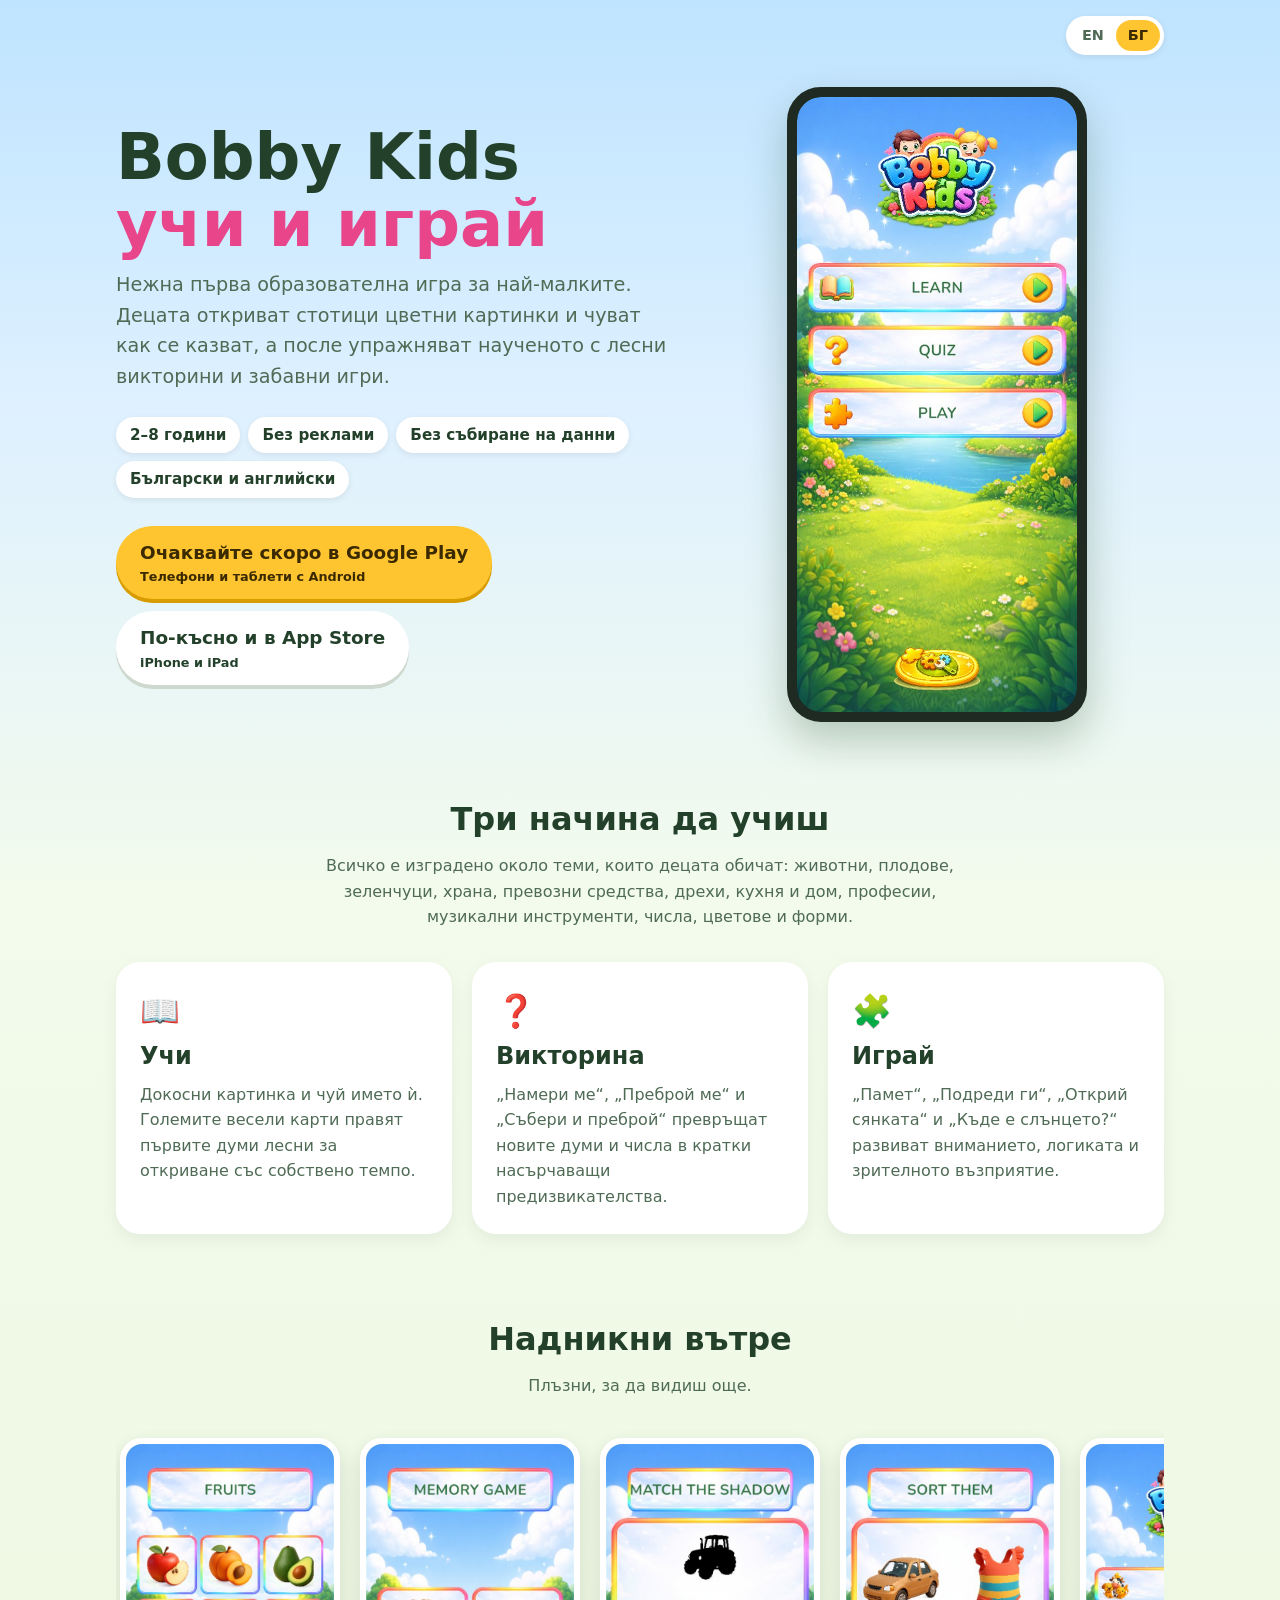
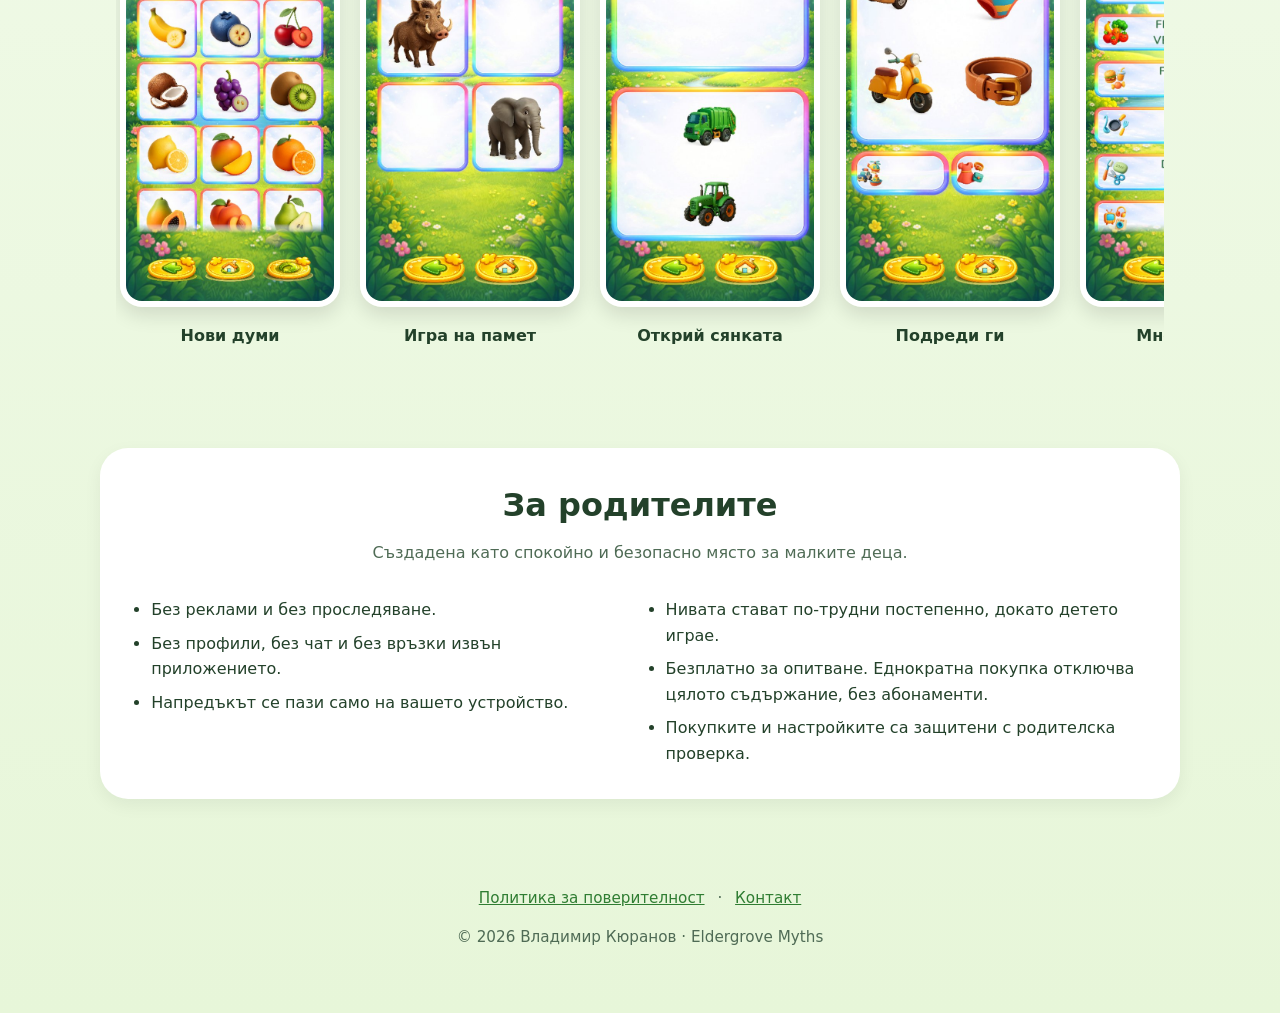
==== bg/index.html @ fb4f3217 "added bulgarian version, language switch and app store note Co-Authored-By: Claude Opus 5.5 <noreply" ====
<!doctype html>
<html lang="bg">
<head>
<meta charset="utf-8">
<meta name="viewport" content="width=device-width, initial-scale=1">
<title>Bobby Kids – Учи и играй</title>
<meta name="description" content="Bobby Kids е спокойна образователна игра за деца от 2 до 8 години: нови думи, забавни викторини и игри за памет, сортиране и сенки. Без реклами.">
<link rel="alternate" hreflang="en" href="https://vladimirkyuranov.github.io/bobbykids-website/">
<link rel="alternate" hreflang="bg" href="https://vladimirkyuranov.github.io/bobbykids-website/bg/">
<link rel="stylesheet" href="../style.css">
</head>
<body>

<div class="wrap topbar">
  <span></span>
  <nav class="lang" aria-label="Език"><a href="../" lang="en" hreflang="en">EN</a><span aria-current="true">БГ</span></nav>
</div>

<header class="hero">
  <div class="wrap hero-grid">
    <div>
      <h1>Bobby Kids<br><span>учи и играй</span></h1>
      <p class="lead">Нежна първа образователна игра за най-малките. Децата откриват стотици цветни картинки и чуват как се казват, а после упражняват наученото с лесни викторини и забавни игри.</p>
      <ul class="badges">
        <li>2–8 години</li>
        <li>Без реклами</li>
        <li>Без събиране на данни</li>
        <li>Български и английски</li>
      </ul>
      <div class="stores">
        <span class="cta">Очаквайте скоро в Google Play<small>Телефони и таблети с Android</small></span>
        <span class="cta later">По-късно и в App Store<small>iPhone и iPad</small></span>
      </div>
    </div>
    <div class="phone"><img src="../images/home.jpg" alt="Началният екран на Bobby Kids с бутони Учи, Викторина и Играй" width="540" height="1186"></div>
  </div>
</header>

<main>
  <section>
    <div class="wrap">
      <h2>Три начина да учиш</h2>
      <p class="section-lead">Всичко е изградено около теми, които децата обичат: животни, плодове, зеленчуци, храна, превозни средства, дрехи, кухня и дом, професии, музикални инструменти, числа, цветове и форми.</p>
      <div class="modes">
        <div class="mode">
          <div class="icon" aria-hidden="true">📖</div>
          <h3>Учи</h3>
          <p>Докосни картинка и чуй името ѝ. Големите весели карти правят първите думи лесни за откриване със собствено темпо.</p>
        </div>
        <div class="mode">
          <div class="icon" aria-hidden="true">❓</div>
          <h3>Викторина</h3>
          <p>„Намери ме“, „Преброй ме“ и „Събери и преброй“ превръщат новите думи и числа в кратки насърчаващи предизвикателства.</p>
        </div>
        <div class="mode">
          <div class="icon" aria-hidden="true">🧩</div>
          <h3>Играй</h3>
          <p>„Памет“, „Подреди ги“, „Открий сянката“ и „Къде е слънцето?“ развиват вниманието, логиката и зрителното възприятие.</p>
        </div>
      </div>
    </div>
  </section>

  <section>
    <div class="wrap">
      <h2>Надникни вътре</h2>
      <p class="section-lead">Плъзни, за да видиш още.</p>
      <div class="shots">
        <figure><img src="../images/learn.jpg" alt="Екран за учене с плодове" loading="lazy" width="540" height="1186"><figcaption>Нови думи</figcaption></figure>
        <figure><img src="../images/memory.jpg" alt="Игра на памет с карти с животни" loading="lazy" width="540" height="1186"><figcaption>Игра на памет</figcaption></figure>
        <figure><img src="../images/shadow.jpg" alt="Игра „Открий сянката“ с превозни средства" loading="lazy" width="540" height="1186"><figcaption>Открий сянката</figcaption></figure>
        <figure><img src="../images/sorting.jpg" alt="Игра „Подреди ги“ с превозни средства и дрехи" loading="lazy" width="540" height="1186"><figcaption>Подреди ги</figcaption></figure>
        <figure><img src="../images/categories.jpg" alt="Меню с теми: животни, плодове, храна и други" loading="lazy" width="540" height="1186"><figcaption>Много теми</figcaption></figure>
        <figure><img src="../images/games.jpg" alt="Меню с четири игри" loading="lazy" width="540" height="1186"><figcaption>Забавни игри</figcaption></figure>
      </div>
    </div>
  </section>

  <section>
    <div class="wrap parents">
      <h2>За родителите</h2>
      <p class="section-lead">Създадена като спокойно и безопасно място за малките деца.</p>
      <ul>
        <li>Без реклами и без проследяване.</li>
        <li>Без профили, без чат и без връзки извън приложението.</li>
        <li>Напредъкът се пази само на вашето устройство.</li>
        <li>Нивата стават по-трудни постепенно, докато детето играе.</li>
        <li>Безплатно за опитване. Еднократна покупка отключва цялото съдържание, без абонаменти.</li>
        <li>Покупките и настройките са защитени с родителска проверка.</li>
      </ul>
    </div>
  </section>
</main>

<footer>
  <div class="wrap">
    <p><a href="privacy.html">Политика за поверителност</a> · <a href="mailto:eldergrove_myths@abv.bg">Контакт</a></p>
    <p>© 2026 Владимир Кюранов · Eldergrove Myths</p>
  </div>
</footer>

</body>
</html>
---- style.css ----
:root {
  --sky: #dff1ff;
  --grass-dark: #2f7d32;
  --sun: #ffc531;
  --text: #23412a;
  --muted: #4f6b55;
  --card: #ffffff;
  --round: "Arial Rounded MT Bold", "Trebuchet MS", system-ui, sans-serif;
}
* { box-sizing: border-box; }
body { margin: 0; font-family: "Segoe UI", Roboto, system-ui, sans-serif; color: var(--text); background: linear-gradient(#bfe4ff 0, var(--sky) 420px, #f3fbec 900px, #e7f6d9 100%); line-height: 1.6; }
a { color: var(--grass-dark); }
.wrap { max-width: 1080px; margin: 0 auto; padding: 0 16px; }

/* top bar with language switch */
.topbar { display: flex; justify-content: space-between; align-items: center; padding-top: 16px; }
.topbar .home { font-family: var(--round); font-weight: 800; text-decoration: none; color: var(--text); }
.lang { display: inline-flex; background: #fff; border-radius: 999px; padding: 4px; box-shadow: 0 2px 6px rgba(0,0,0,.08); }
.lang a, .lang span { padding: 4px 12px; border-radius: 999px; font-weight: 700; font-size: 0.9rem; text-decoration: none; color: var(--muted); }
.lang span[aria-current] { background: var(--sun); color: #3b2a00; }

/* landing */
header.hero { padding: 32px 0; }
.hero-grid { display: grid; grid-template-columns: 1.1fr 0.9fr; gap: 40px; align-items: center; }
h1 { font-family: var(--round); font-weight: 800; font-size: clamp(2.6rem, 6vw, 4rem); line-height: 1.05; margin: 0 0 12px; }
h1 span { color: #e8458b; }
.lead { font-size: 1.2rem; color: var(--muted); margin: 0 0 24px; }
.badges { display: flex; flex-wrap: wrap; gap: 8px; margin: 0 0 28px; padding: 0; list-style: none; }
.badges li { background: #fff; border-radius: 999px; padding: 6px 14px; font-weight: 700; font-size: 0.95rem; box-shadow: 0 2px 6px rgba(0,0,0,.08); }
.stores { display: flex; flex-wrap: wrap; gap: 12px; }
.cta { display: inline-block; background: var(--sun); color: #3b2a00; font-family: var(--round); font-weight: 800; font-size: 1.15rem; padding: 12px 24px; border-radius: 999px; box-shadow: 0 4px 0 #d89c00; }
.cta.later { background: #fff; color: var(--text); box-shadow: 0 4px 0 #cfd8cf; }
.cta small { display: block; font-family: "Segoe UI", Roboto, system-ui, sans-serif; font-weight: 700; font-size: 0.8rem; }

.phone { width: 100%; max-width: 300px; margin: 0 auto; border-radius: 34px; border: 10px solid #1f2a22; background: #1f2a22; box-shadow: 0 18px 40px rgba(20,60,20,.25); overflow: hidden; }
.phone img { display: block; width: 100%; height: auto; border-radius: 24px; }

section { padding: 40px 0; }
h2 { font-family: var(--round); font-weight: 800; font-size: 2rem; margin: 0 0 8px; text-align: center; }
.section-lead { text-align: center; color: var(--muted); max-width: 640px; margin: 0 auto 32px; }

.modes { display: grid; grid-template-columns: repeat(3, 1fr); gap: 20px; }
.mode { background: var(--card); border-radius: 24px; padding: 24px; box-shadow: 0 6px 18px rgba(0,0,0,.06); }
.mode h3 { font-family: var(--round); font-size: 1.5rem; margin: 0 0 6px; }
.mode p { margin: 0; color: var(--muted); }
.mode .icon { font-size: 2rem; }

.shots { display: flex; gap: 20px; overflow-x: auto; padding: 8px 4px 20px; scroll-snap-type: x mandatory; }
.shots figure { flex: 0 0 220px; margin: 0; scroll-snap-align: center; text-align: center; }
.shots img { width: 100%; height: auto; border-radius: 22px; border: 6px solid #fff; box-shadow: 0 8px 20px rgba(0,0,0,.12); }
.shots figcaption { font-weight: 700; margin-top: 8px; }

.parents { background: #fff; border-radius: 28px; padding: 32px; box-shadow: 0 6px 18px rgba(0,0,0,.06); }
.parents ul { margin: 0; padding-left: 1.2rem; columns: 2; column-gap: 32px; }
.parents li { margin-bottom: 8px; break-inside: avoid; }

footer { padding: 32px 0 48px; text-align: center; color: var(--muted); font-size: 0.95rem; }
footer a { margin: 0 8px; }

/* privacy page */
.doc { max-width: 720px; margin: 24px auto 0; background: #fff; border-radius: 24px; padding: 24px 28px 32px; box-shadow: 0 6px 18px rgba(0,0,0,.06); }
.doc h1 { font-size: 2rem; margin-bottom: 0.2rem; }
.doc h2 { font-size: 1.2rem; text-align: left; margin-top: 1.8rem; }
.doc .date { color: var(--muted); margin-top: 0; }

@media (max-width: 760px) {
  .hero-grid { grid-template-columns: 1fr; text-align: center; }
  .badges, .stores { justify-content: center; }
  .modes { grid-template-columns: 1fr; }
  .parents ul { columns: 1; }
  .phone { max-width: 240px; }
  .doc { padding: 20px 18px 28px; }
}
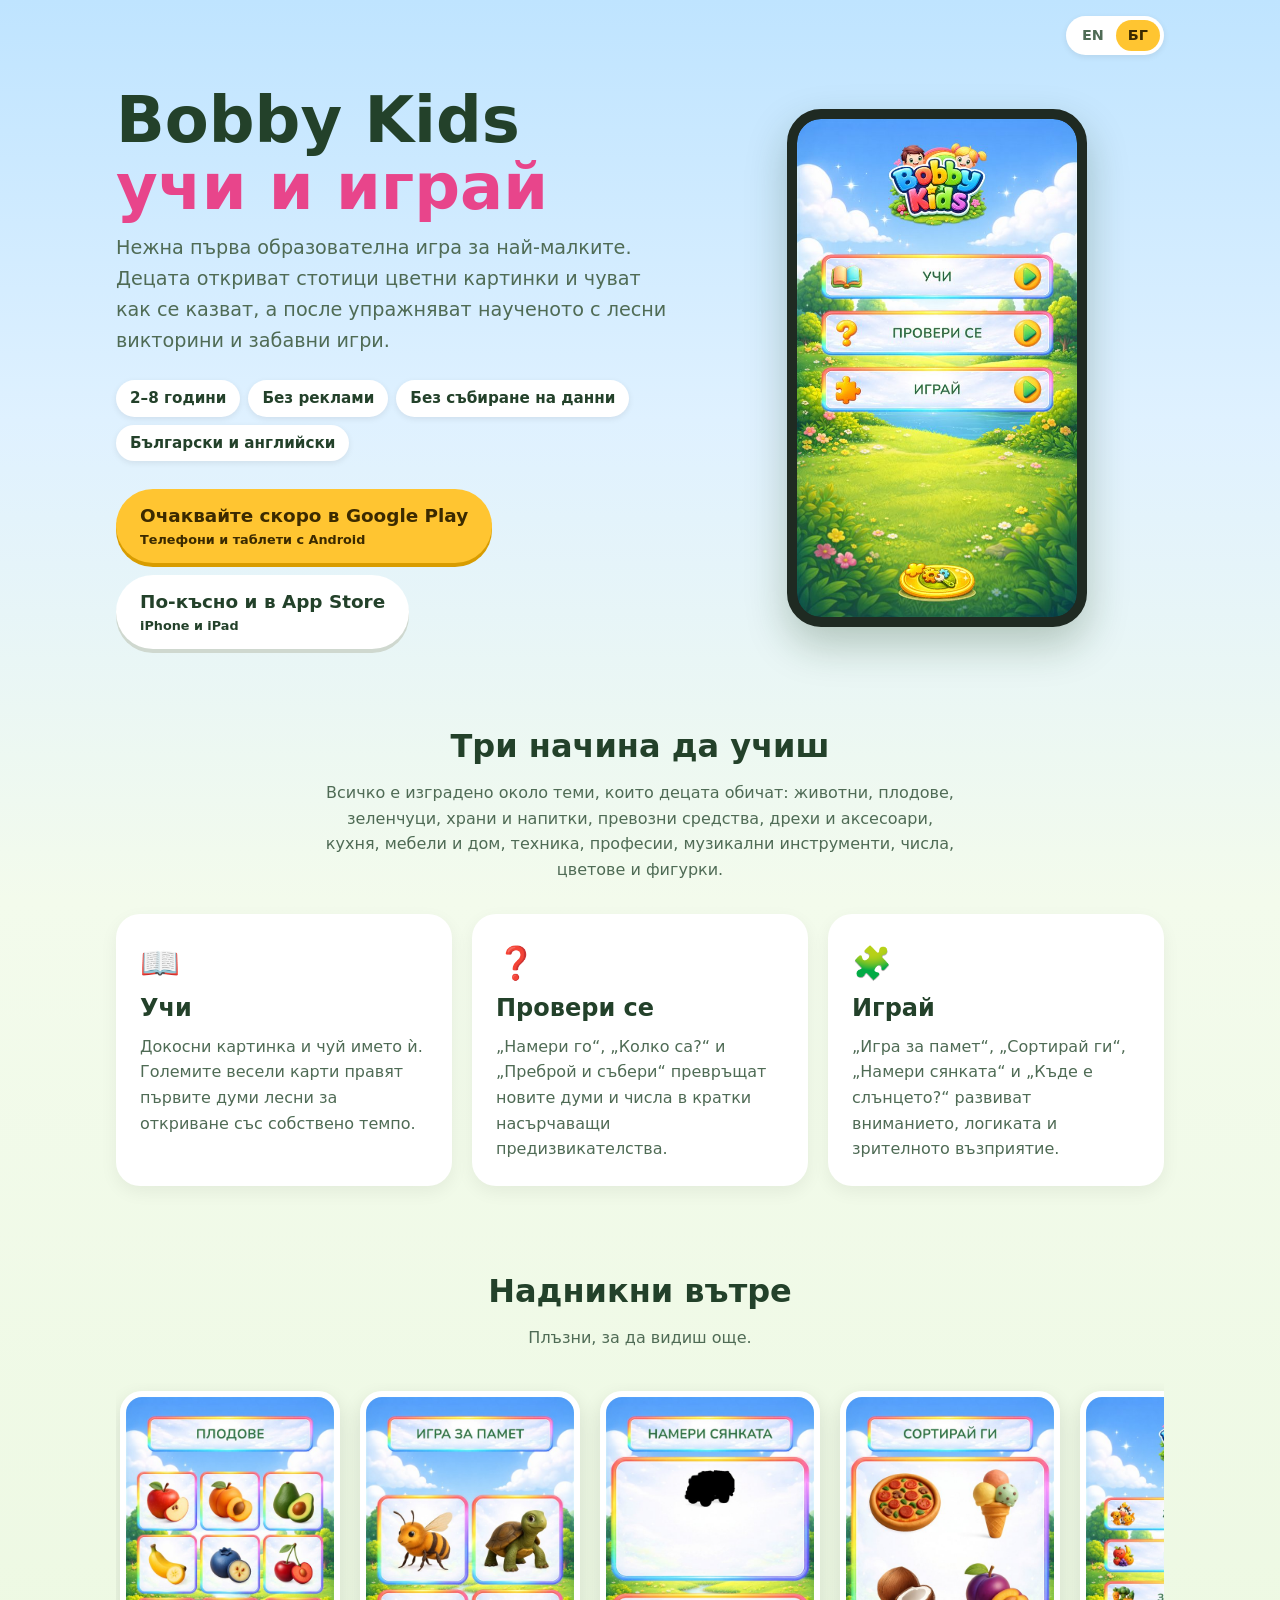
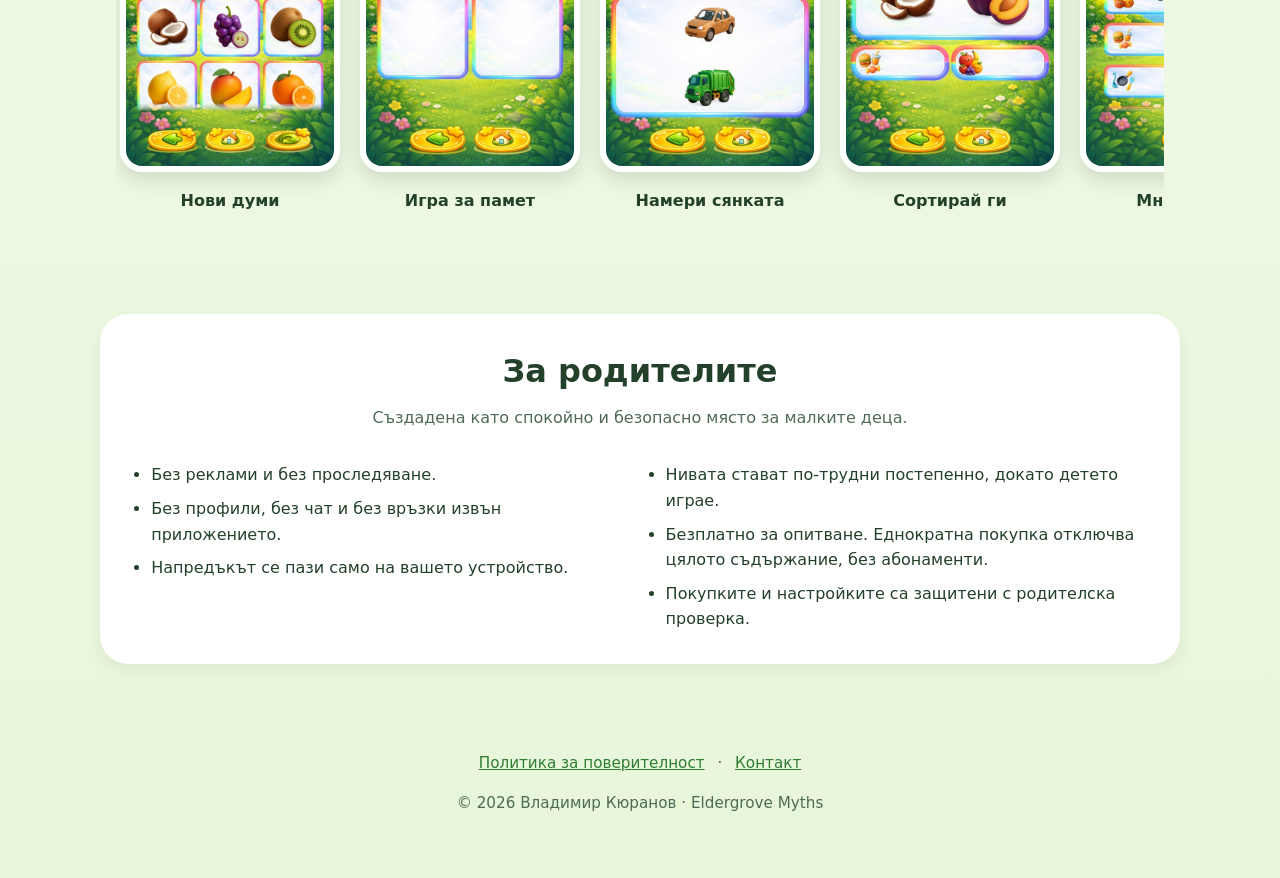
==== commit 859a86b6: "matched game names to the app and added bulgarian screenshots Co-Authored-By: Claude Opus 5.5 <norep" ====
--- a/bg/index.html
+++ b/bg/index.html
@@ -32,7 +32,7 @@
         <span class="cta later">По-късно и в App Store<small>iPhone и iPad</small></span>
       </div>
     </div>
-    <div class="phone"><img src="../images/home.jpg" alt="Началният екран на Bobby Kids с бутони Учи, Викторина и Играй" width="540" height="1186"></div>
+    <div class="phone"><img src="../images/bg/home.jpg" alt="Началният екран на Bobby Kids с бутони Учи, Провери се и Играй" width="540" height="960"></div>
   </div>
 </header>
 
@@ -40,7 +40,7 @@
   <section>
     <div class="wrap">
       <h2>Три начина да учиш</h2>
-      <p class="section-lead">Всичко е изградено около теми, които децата обичат: животни, плодове, зеленчуци, храна, превозни средства, дрехи, кухня и дом, професии, музикални инструменти, числа, цветове и форми.</p>
+      <p class="section-lead">Всичко е изградено около теми, които децата обичат: животни, плодове, зеленчуци, храни и напитки, превозни средства, дрехи и аксесоари, кухня, мебели и дом, техника, професии, музикални инструменти, числа, цветове и фигурки.</p>
       <div class="modes">
         <div class="mode">
           <div class="icon" aria-hidden="true">📖</div>
@@ -49,13 +49,13 @@
         </div>
         <div class="mode">
           <div class="icon" aria-hidden="true">❓</div>
-          <h3>Викторина</h3>
-          <p>„Намери ме“, „Преброй ме“ и „Събери и преброй“ превръщат новите думи и числа в кратки насърчаващи предизвикателства.</p>
+          <h3>Провери се</h3>
+          <p>„Намери го“, „Колко са?“ и „Преброй и събери“ превръщат новите думи и числа в кратки насърчаващи предизвикателства.</p>
         </div>
         <div class="mode">
           <div class="icon" aria-hidden="true">🧩</div>
           <h3>Играй</h3>
-          <p>„Памет“, „Подреди ги“, „Открий сянката“ и „Къде е слънцето?“ развиват вниманието, логиката и зрителното възприятие.</p>
+          <p>„Игра за памет“, „Сортирай ги“, „Намери сянката“ и „Къде е слънцето?“ развиват вниманието, логиката и зрителното възприятие.</p>
         </div>
       </div>
     </div>
@@ -66,12 +66,12 @@
       <h2>Надникни вътре</h2>
       <p class="section-lead">Плъзни, за да видиш още.</p>
       <div class="shots">
-        <figure><img src="../images/learn.jpg" alt="Екран за учене с плодове" loading="lazy" width="540" height="1186"><figcaption>Нови думи</figcaption></figure>
-        <figure><img src="../images/memory.jpg" alt="Игра на памет с карти с животни" loading="lazy" width="540" height="1186"><figcaption>Игра на памет</figcaption></figure>
-        <figure><img src="../images/shadow.jpg" alt="Игра „Открий сянката“ с превозни средства" loading="lazy" width="540" height="1186"><figcaption>Открий сянката</figcaption></figure>
-        <figure><img src="../images/sorting.jpg" alt="Игра „Подреди ги“ с превозни средства и дрехи" loading="lazy" width="540" height="1186"><figcaption>Подреди ги</figcaption></figure>
-        <figure><img src="../images/categories.jpg" alt="Меню с теми: животни, плодове, храна и други" loading="lazy" width="540" height="1186"><figcaption>Много теми</figcaption></figure>
-        <figure><img src="../images/games.jpg" alt="Меню с четири игри" loading="lazy" width="540" height="1186"><figcaption>Забавни игри</figcaption></figure>
+        <figure><img src="../images/bg/learn.jpg" alt="Екран за учене с плодове" loading="lazy" width="540" height="960"><figcaption>Нови думи</figcaption></figure>
+        <figure><img src="../images/bg/memory.jpg" alt="„Игра за памет“ с карти с животни" loading="lazy" width="540" height="960"><figcaption>Игра за памет</figcaption></figure>
+        <figure><img src="../images/bg/shadow.jpg" alt="Игра „Намери сянката“ с превозни средства" loading="lazy" width="540" height="960"><figcaption>Намери сянката</figcaption></figure>
+        <figure><img src="../images/bg/sorting.jpg" alt="Игра „Сортирай ги“ с храни и плодове" loading="lazy" width="540" height="960"><figcaption>Сортирай ги</figcaption></figure>
+        <figure><img src="../images/bg/categories.jpg" alt="Меню с теми: животни, плодове, храна и други" loading="lazy" width="540" height="960"><figcaption>Много теми</figcaption></figure>
+        <figure><img src="../images/bg/games.jpg" alt="Меню с четири игри" loading="lazy" width="540" height="960"><figcaption>Забавни игри</figcaption></figure>
       </div>
     </div>
   </section>
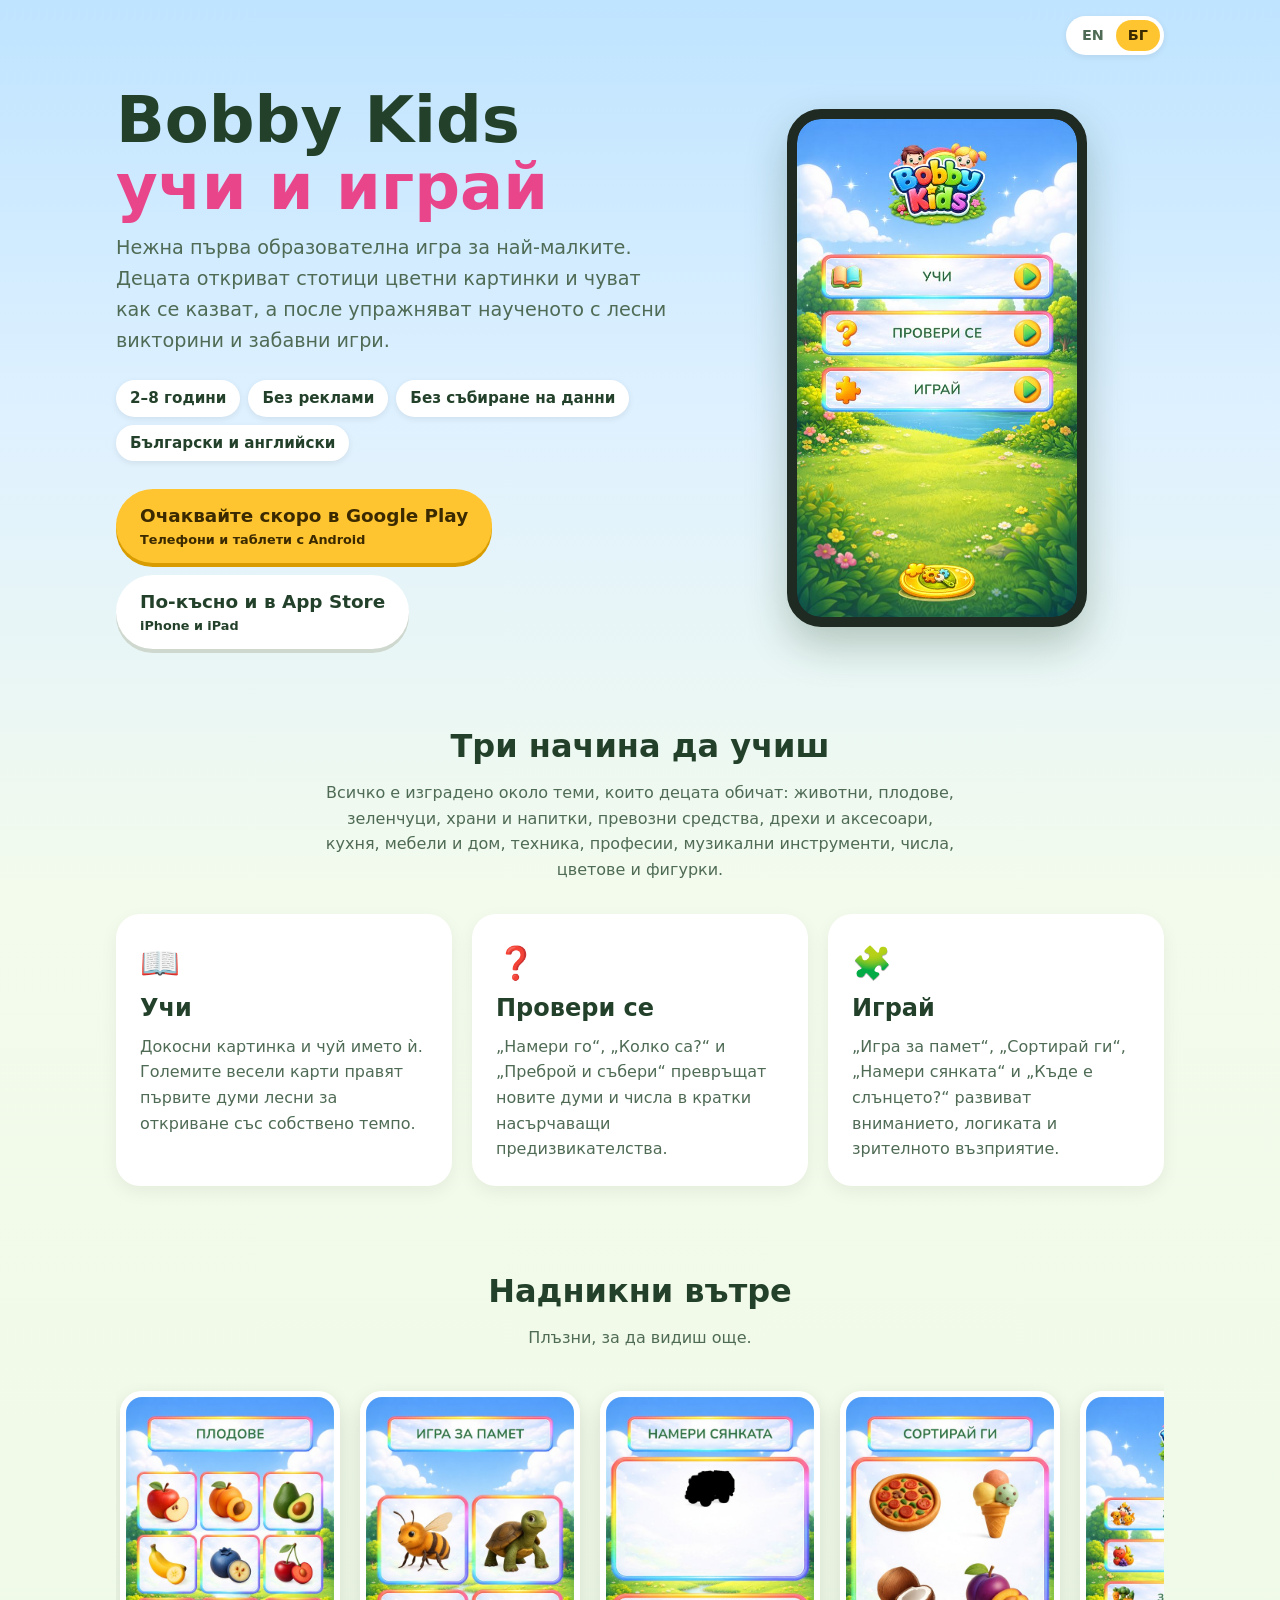
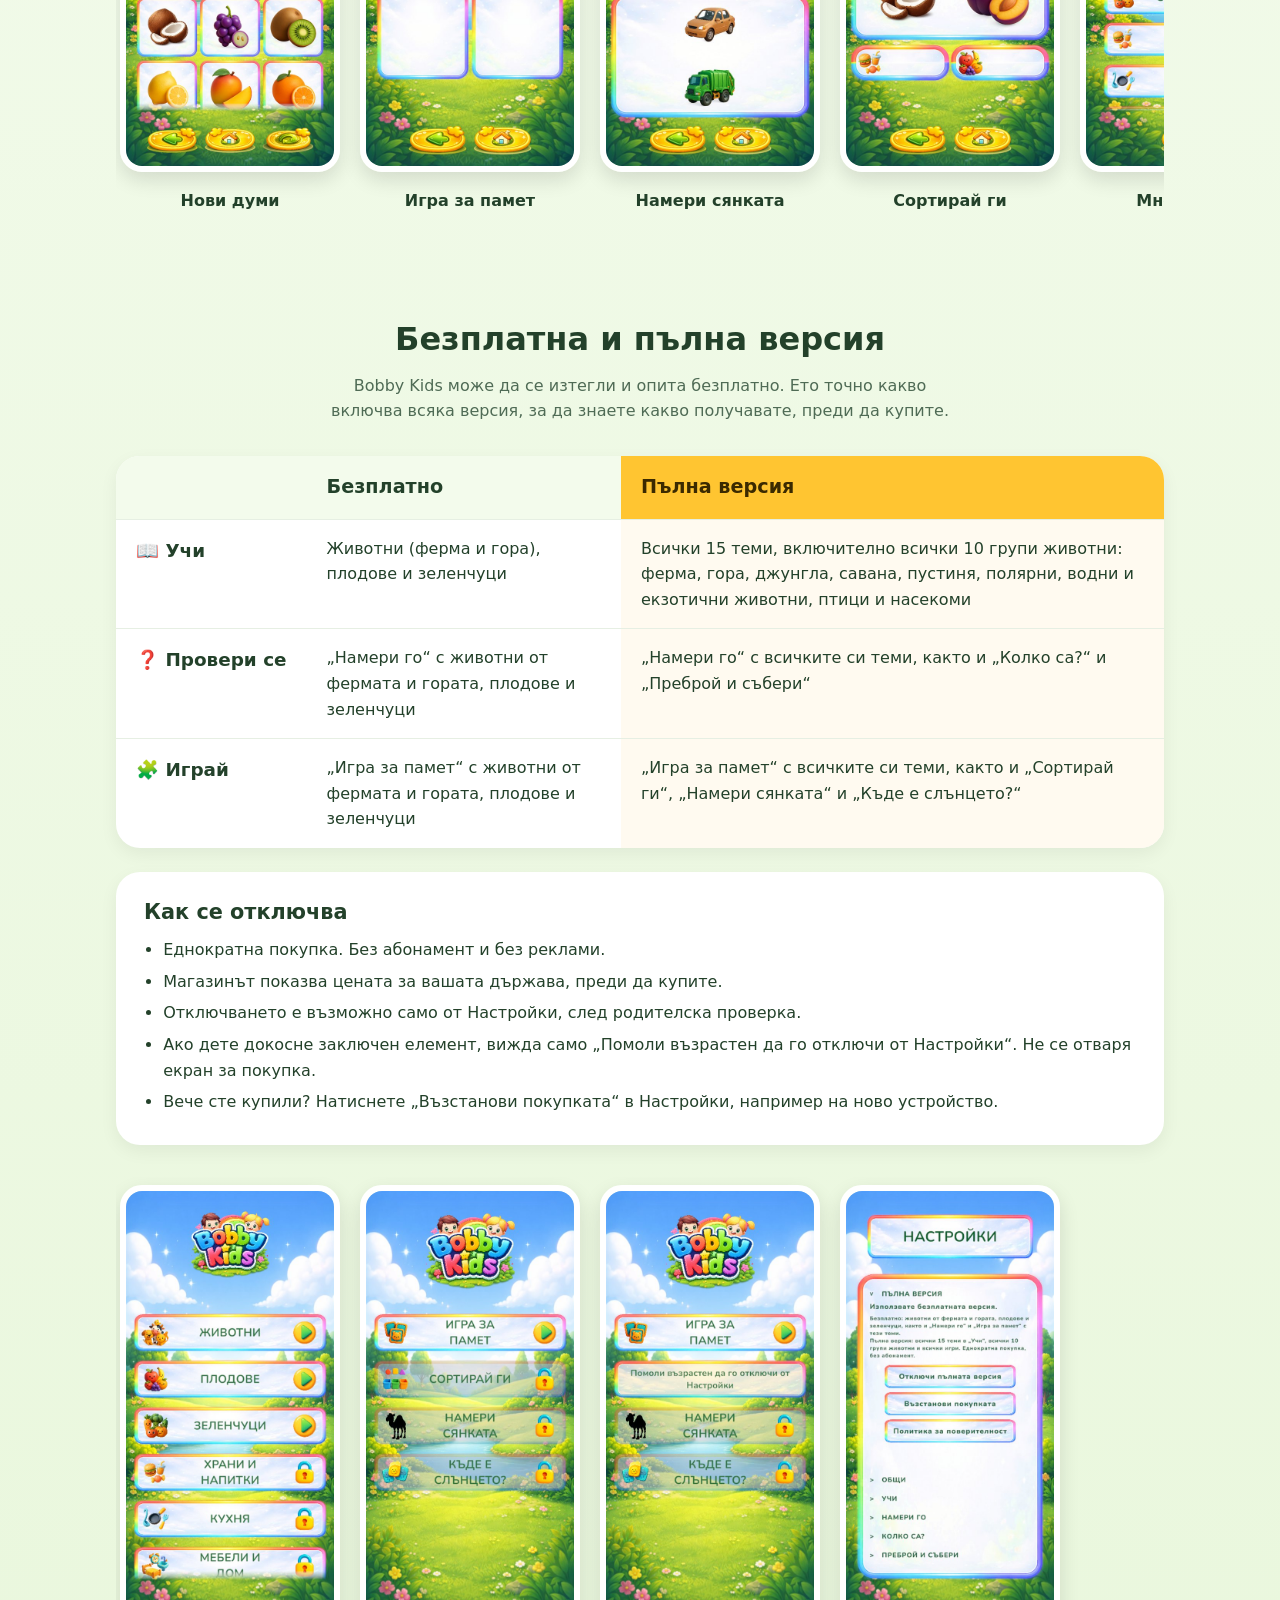
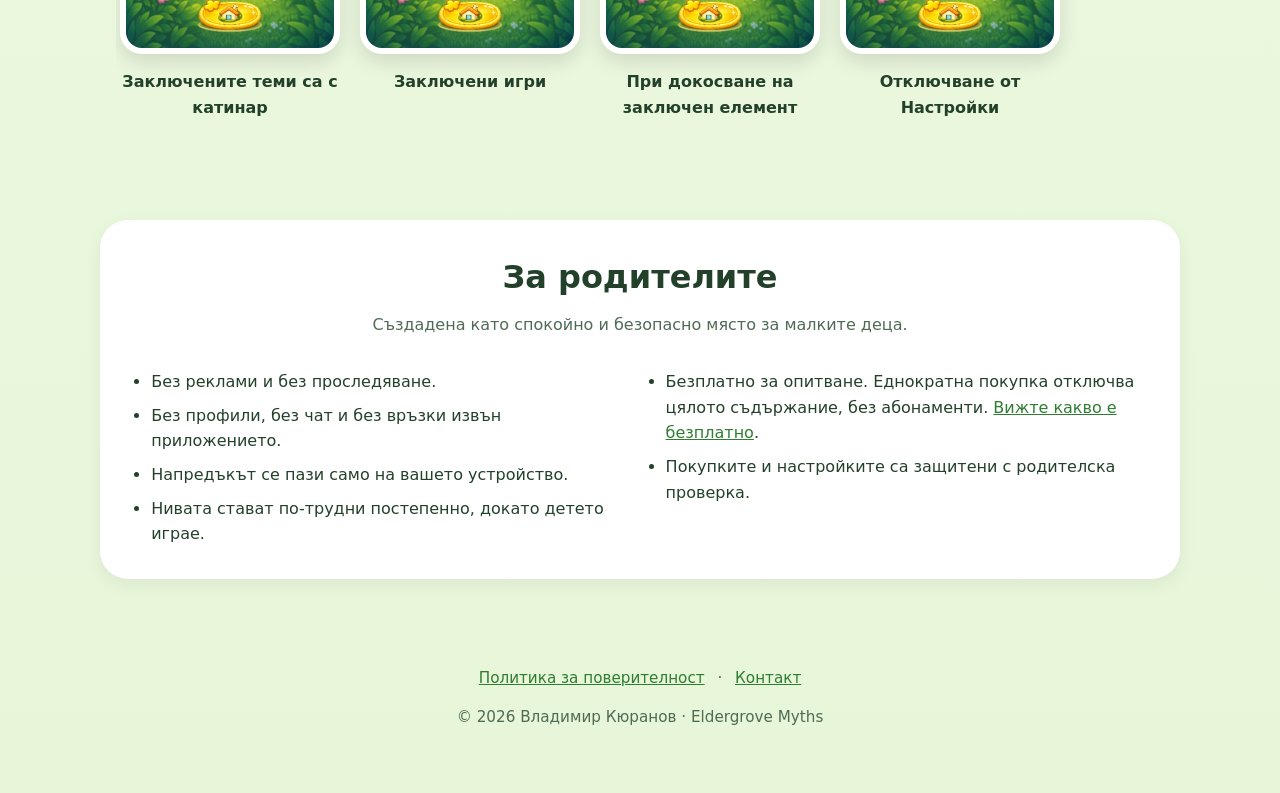
==== commit eae27e5f: "added free vs full version section with free version screenshots Co-Authored-By: Claude Opus 5.5 <no" ====
--- a/bg/index.html
+++ b/bg/index.html
@@ -76,6 +76,53 @@
     </div>
   </section>
 
+  <section id="free-vs-full">
+    <div class="wrap">
+      <h2>Безплатна и пълна версия</h2>
+      <p class="section-lead">Bobby Kids може да се изтегли и опита безплатно. Ето точно какво включва всяка версия, за да знаете какво получавате, преди да купите.</p>
+      <table class="compare">
+        <thead>
+          <tr><th scope="col"><span class="sr-only">Раздел</span></th><th scope="col">Безплатно</th><th scope="col" class="full">Пълна версия</th></tr>
+        </thead>
+        <tbody>
+          <tr>
+            <th scope="row">📖 Учи</th>
+            <td data-label="Безплатно">Животни (ферма и гора), плодове и зеленчуци</td>
+            <td data-label="Пълна версия" class="full">Всички 15 теми, включително всички 10 групи животни: ферма, гора, джунгла, савана, пустиня, полярни, водни и екзотични животни, птици и насекоми</td>
+          </tr>
+          <tr>
+            <th scope="row">❓ Провери се</th>
+            <td data-label="Безплатно">„Намери го“ с животни от фермата и гората, плодове и зеленчуци</td>
+            <td data-label="Пълна версия" class="full">„Намери го“ с всичките си теми, както и „Колко са?“ и „Преброй и събери“</td>
+          </tr>
+          <tr>
+            <th scope="row">🧩 Играй</th>
+            <td data-label="Безплатно">„Игра за памет“ с животни от фермата и гората, плодове и зеленчуци</td>
+            <td data-label="Пълна версия" class="full">„Игра за памет“ с всичките си теми, както и „Сортирай ги“, „Намери сянката“ и „Къде е слънцето?“</td>
+          </tr>
+        </tbody>
+      </table>
+
+      <div class="unlock-info">
+        <h3>Как се отключва</h3>
+        <ul>
+          <li>Еднократна покупка. Без абонамент и без реклами.</li>
+          <li>Магазинът показва цената за вашата държава, преди да купите.</li>
+          <li>Отключването е възможно само от Настройки, след родителска проверка.</li>
+          <li>Ако дете докосне заключен елемент, вижда само „Помоли възрастен да го отключи от Настройки“. Не се отваря екран за покупка.</li>
+          <li>Вече сте купили? Натиснете „Възстанови покупката“ в Настройки, например на ново устройство.</li>
+        </ul>
+      </div>
+
+      <div class="shots">
+        <figure><img src="../images/bg/free-learn.jpg" alt="Меню „Учи“ в безплатната версия: животни, плодове и зеленчуци са отворени, другите теми са с катинар" loading="lazy" width="540" height="1186"><figcaption>Заключените теми са с катинар</figcaption></figure>
+        <figure><img src="../images/bg/free-play.jpg" alt="Меню „Играй“ в безплатната версия: „Игра за памет“ е отворена, другите три игри са заключени" loading="lazy" width="540" height="1186"><figcaption>Заключени игри</figcaption></figure>
+        <figure><img src="../images/bg/free-hint.jpg" alt="Съобщение върху заключена игра: Помоли възрастен да го отключи от Настройки" loading="lazy" width="540" height="1186"><figcaption>При докосване на заключен елемент</figcaption></figure>
+        <figure><img src="../images/bg/free-settings.jpg" alt="Раздел „Пълна версия“ в Настройки с бутони за отключване, възстановяване на покупката и политика за поверителност" loading="lazy" width="540" height="1186"><figcaption>Отключване от Настройки</figcaption></figure>
+      </div>
+    </div>
+  </section>
+
   <section>
     <div class="wrap parents">
       <h2>За родителите</h2>
@@ -85,7 +132,7 @@
         <li>Без профили, без чат и без връзки извън приложението.</li>
         <li>Напредъкът се пази само на вашето устройство.</li>
         <li>Нивата стават по-трудни постепенно, докато детето играе.</li>
-        <li>Безплатно за опитване. Еднократна покупка отключва цялото съдържание, без абонаменти.</li>
+        <li>Безплатно за опитване. Еднократна покупка отключва цялото съдържание, без абонаменти. <a href="#free-vs-full">Вижте какво е безплатно</a>.</li>
         <li>Покупките и настройките са защитени с родителска проверка.</li>
       </ul>
     </div>
--- a/style.css
+++ b/style.css
@@ -57,6 +57,20 @@
 footer { padding: 32px 0 48px; text-align: center; color: var(--muted); font-size: 0.95rem; }
 footer a { margin: 0 8px; }
 
+/* free vs full version */
+.sr-only { position: absolute; width: 1px; height: 1px; overflow: hidden; clip: rect(0 0 0 0); white-space: nowrap; }
+.compare { width: 100%; border-collapse: separate; border-spacing: 0; background: var(--card); border-radius: 24px; box-shadow: 0 6px 18px rgba(0,0,0,.06); overflow: hidden; }
+.compare th, .compare td { padding: 16px 20px; text-align: left; vertical-align: top; border-bottom: 1px solid #e6efe3; }
+.compare tbody tr:last-child th, .compare tbody tr:last-child td { border-bottom: 0; }
+.compare thead th { font-family: var(--round); font-size: 1.2rem; background: #f3fbec; }
+.compare thead th.full { background: var(--sun); color: #3b2a00; }
+.compare tbody th { font-family: var(--round); font-size: 1.15rem; white-space: nowrap; width: 1%; }
+.compare td.full { background: #fffaf0; }
+.unlock-info { background: var(--card); border-radius: 24px; padding: 24px 28px; margin: 24px 0 32px; box-shadow: 0 6px 18px rgba(0,0,0,.06); }
+.unlock-info h3 { font-family: var(--round); font-size: 1.3rem; margin: 0 0 8px; }
+.unlock-info ul { margin: 0; padding-left: 1.2rem; }
+.unlock-info li { margin-bottom: 6px; }
+
 /* privacy page */
 .doc { max-width: 720px; margin: 24px auto 0; background: #fff; border-radius: 24px; padding: 24px 28px 32px; box-shadow: 0 6px 18px rgba(0,0,0,.06); }
 .doc h1 { font-size: 2rem; margin-bottom: 0.2rem; }
@@ -70,4 +84,11 @@
   .parents ul { columns: 1; }
   .phone { max-width: 240px; }
   .doc { padding: 20px 18px 28px; }
+  .compare thead { display: none; }
+  .compare, .compare tbody, .compare tr, .compare th, .compare td { display: block; width: 100%; }
+  .compare tbody th { width: 100%; background: #f3fbec; border-bottom: 0; padding-bottom: 8px; }
+  .compare td { padding: 10px 20px 14px; }
+  .compare td::before { content: attr(data-label); display: block; font-weight: 800; font-size: 0.85rem; color: var(--muted); text-transform: uppercase; letter-spacing: .03em; }
+  .compare td.full::before { color: #9a6a00; }
+  .unlock-info { padding: 20px 18px; }
 }
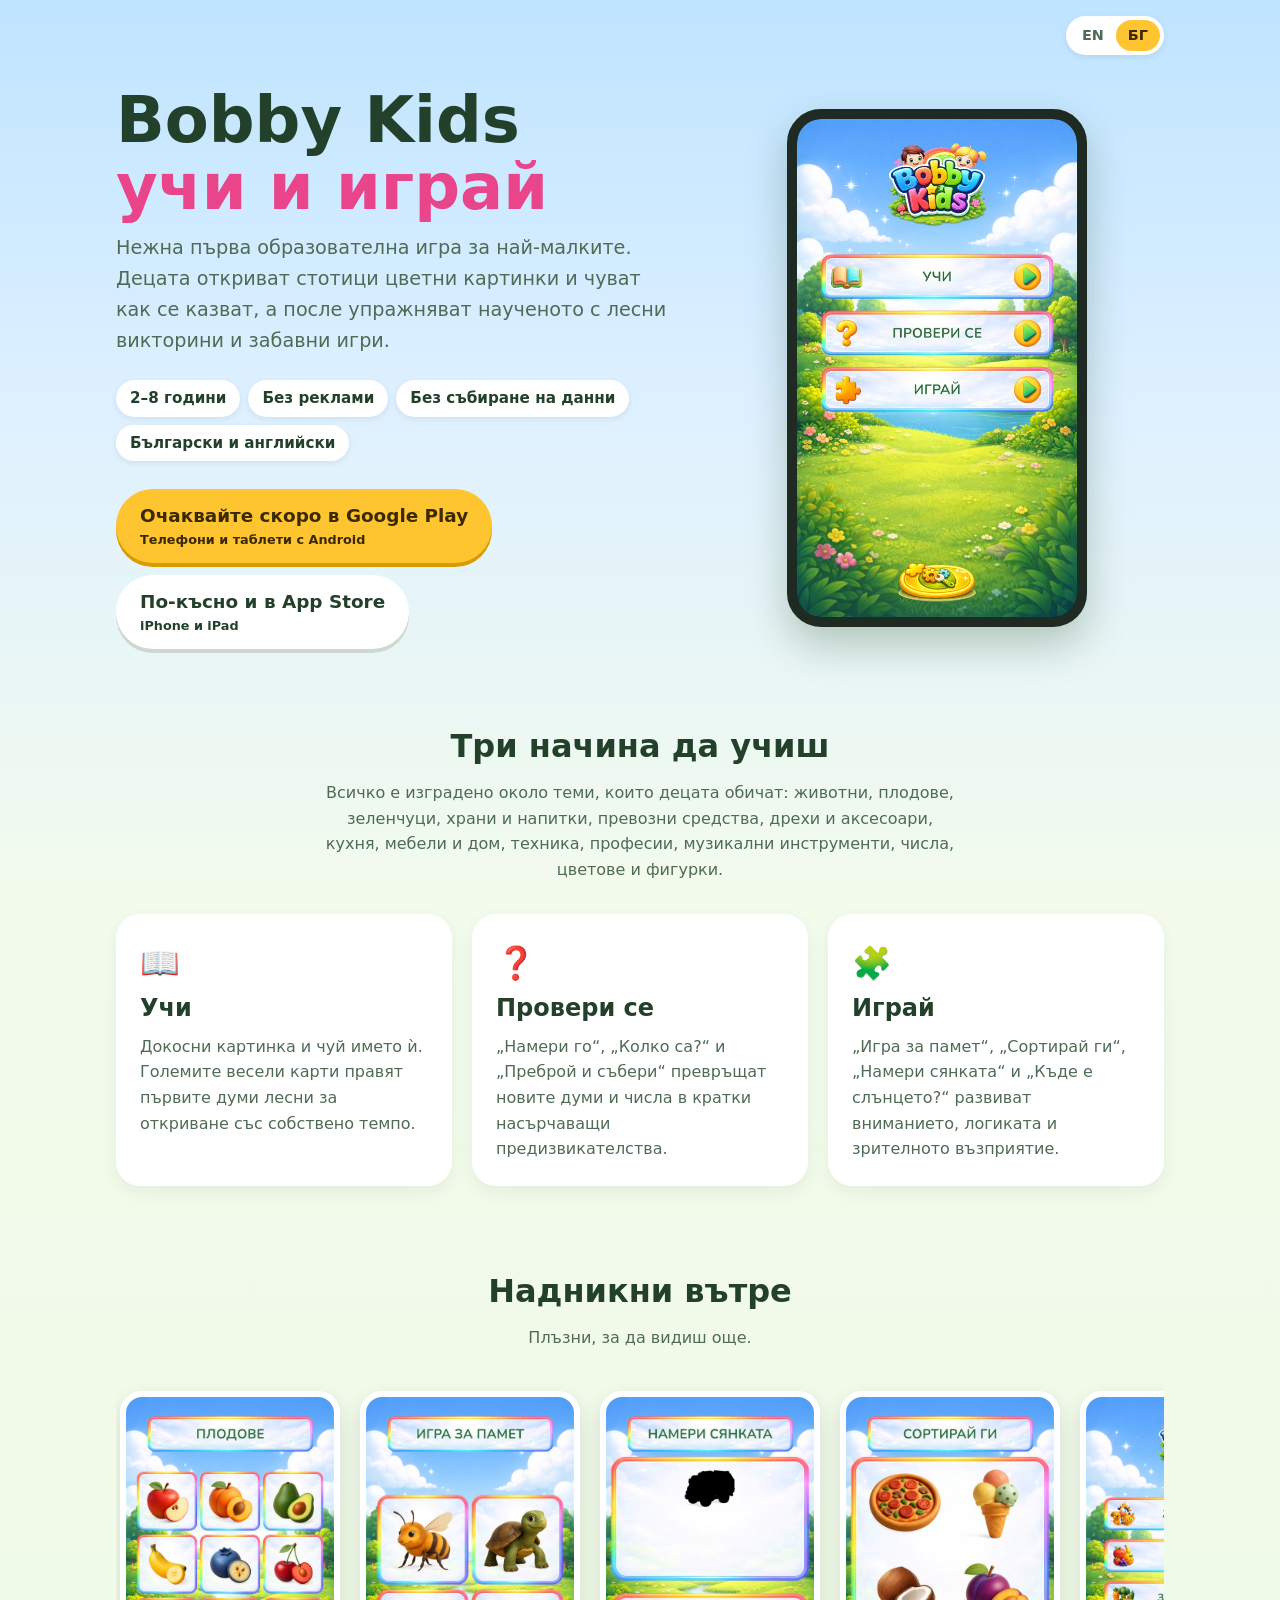
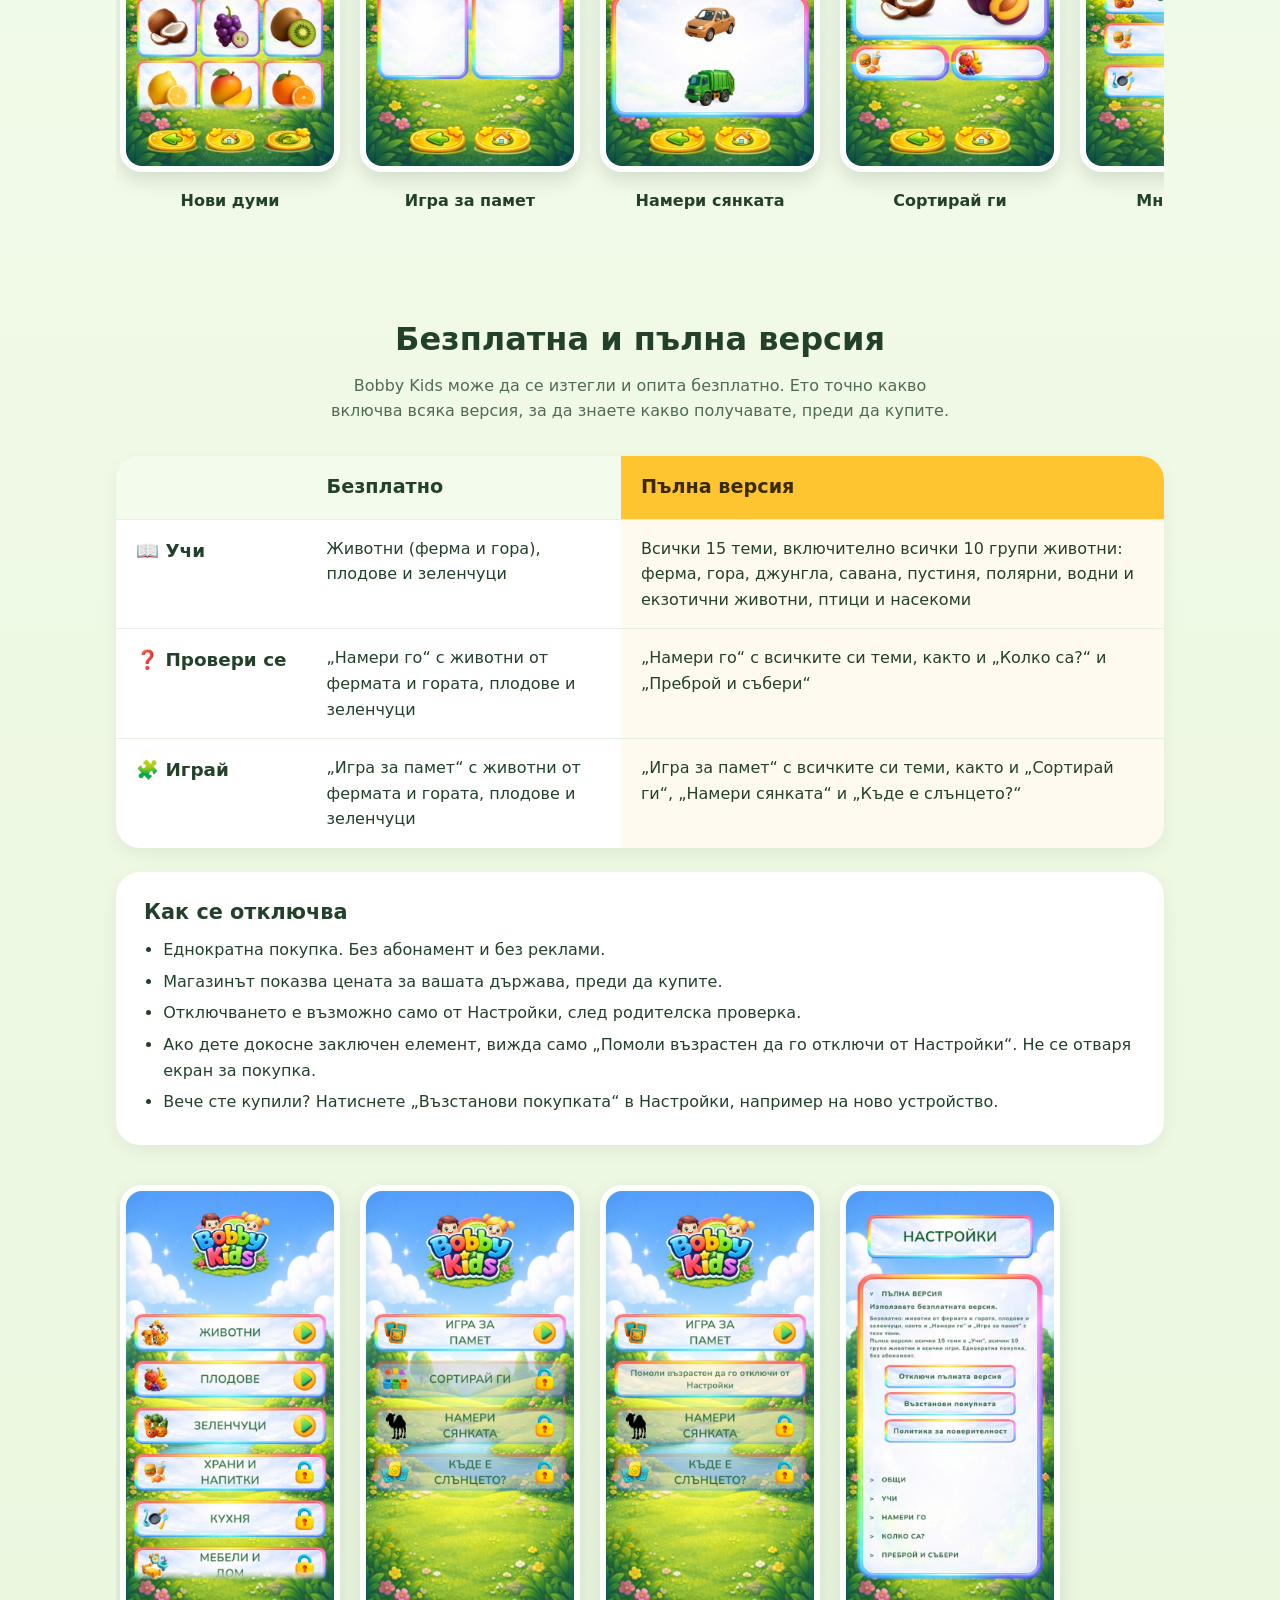
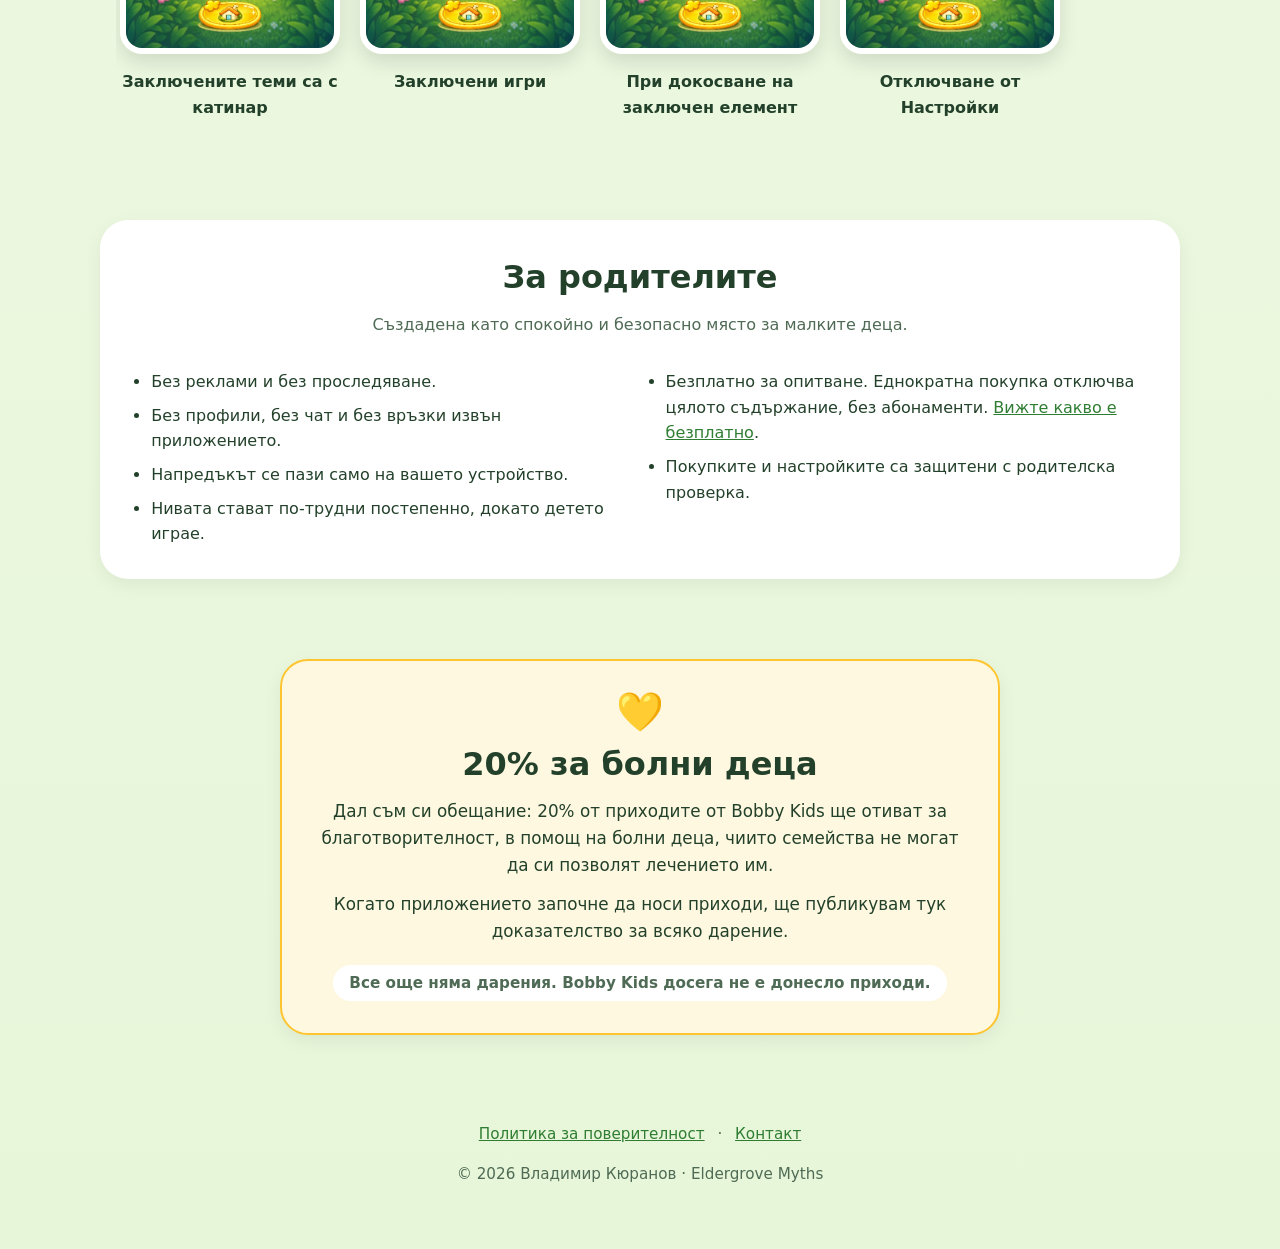
==== commit 529d1b23: "added charity pledge section Co-Authored-By: Claude Opus 5.5 <noreply@anthropic.com>" ====
--- a/bg/index.html
+++ b/bg/index.html
@@ -137,6 +137,16 @@
       </ul>
     </div>
   </section>
+
+  <section id="giving">
+    <div class="wrap giving">
+      <div class="icon" aria-hidden="true">💛</div>
+      <h2>20% за болни деца</h2>
+      <p>Дал съм си обещание: 20% от приходите от Bobby Kids ще отиват за благотворителност, в помощ на болни деца, чиито семейства не могат да си позволят лечението им.</p>
+      <p>Когато приложението започне да носи приходи, ще публикувам тук доказателство за всяко дарение.</p>
+      <p class="giving-status">Все още няма дарения. Bobby Kids досега не е донесло приходи.</p>
+    </div>
+  </section>
 </main>
 
 <footer>
--- a/style.css
+++ b/style.css
@@ -71,6 +71,12 @@
 .unlock-info ul { margin: 0; padding-left: 1.2rem; }
 .unlock-info li { margin-bottom: 6px; }
 
+/* charity pledge */
+.giving { max-width: 720px; text-align: center; background: #fff8e1; border: 2px solid var(--sun); border-radius: 28px; padding: 32px; box-shadow: 0 6px 18px rgba(0,0,0,.06); }
+.giving .icon { font-size: 2.4rem; line-height: 1; margin-bottom: 8px; }
+.giving p { margin: 0 0 12px; font-size: 1.05rem; }
+.giving .giving-status { display: inline-block; margin: 8px 0 0; background: #fff; border-radius: 999px; padding: 6px 16px; font-weight: 700; font-size: 0.95rem; color: var(--muted); }
+
 /* privacy page */
 .doc { max-width: 720px; margin: 24px auto 0; background: #fff; border-radius: 24px; padding: 24px 28px 32px; box-shadow: 0 6px 18px rgba(0,0,0,.06); }
 .doc h1 { font-size: 2rem; margin-bottom: 0.2rem; }
@@ -91,4 +97,5 @@
   .compare td::before { content: attr(data-label); display: block; font-weight: 800; font-size: 0.85rem; color: var(--muted); text-transform: uppercase; letter-spacing: .03em; }
   .compare td.full::before { color: #9a6a00; }
   .unlock-info { padding: 20px 18px; }
+  .giving { margin: 0 16px; padding: 24px 18px; }
 }
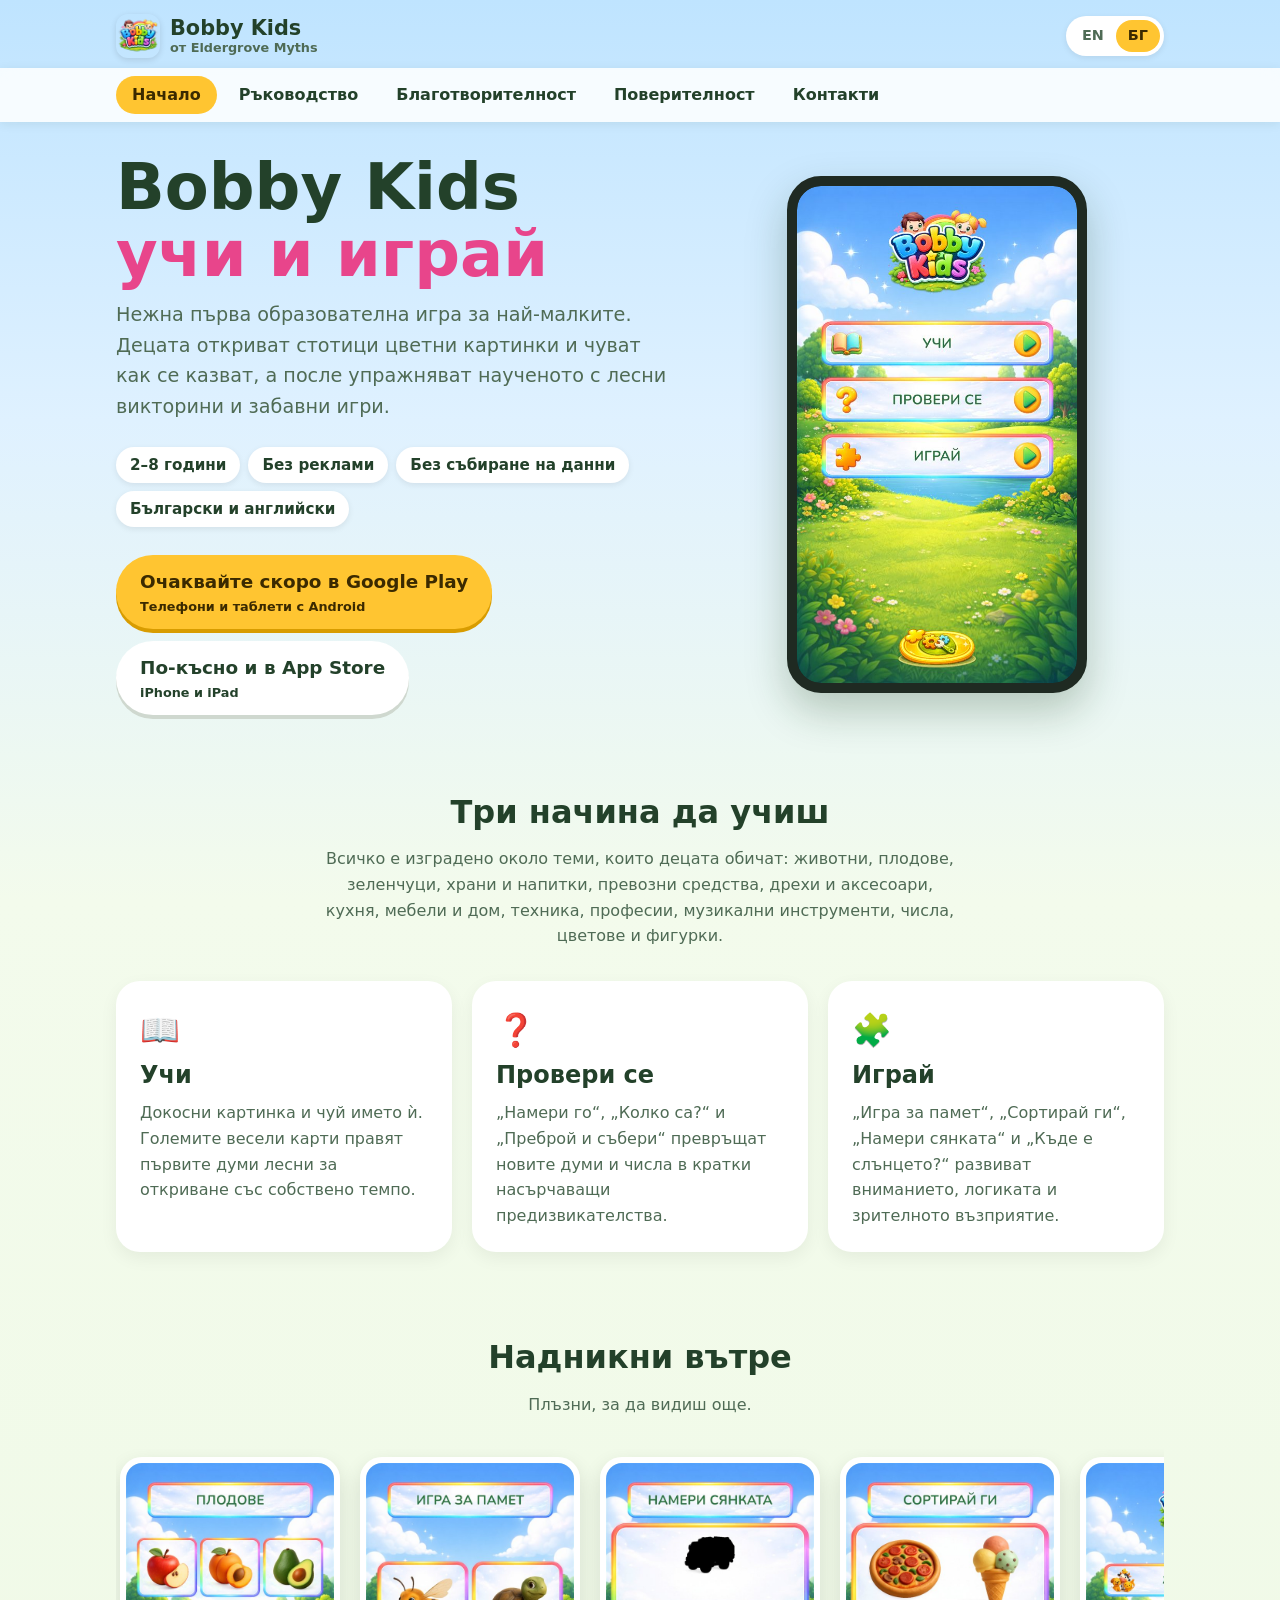
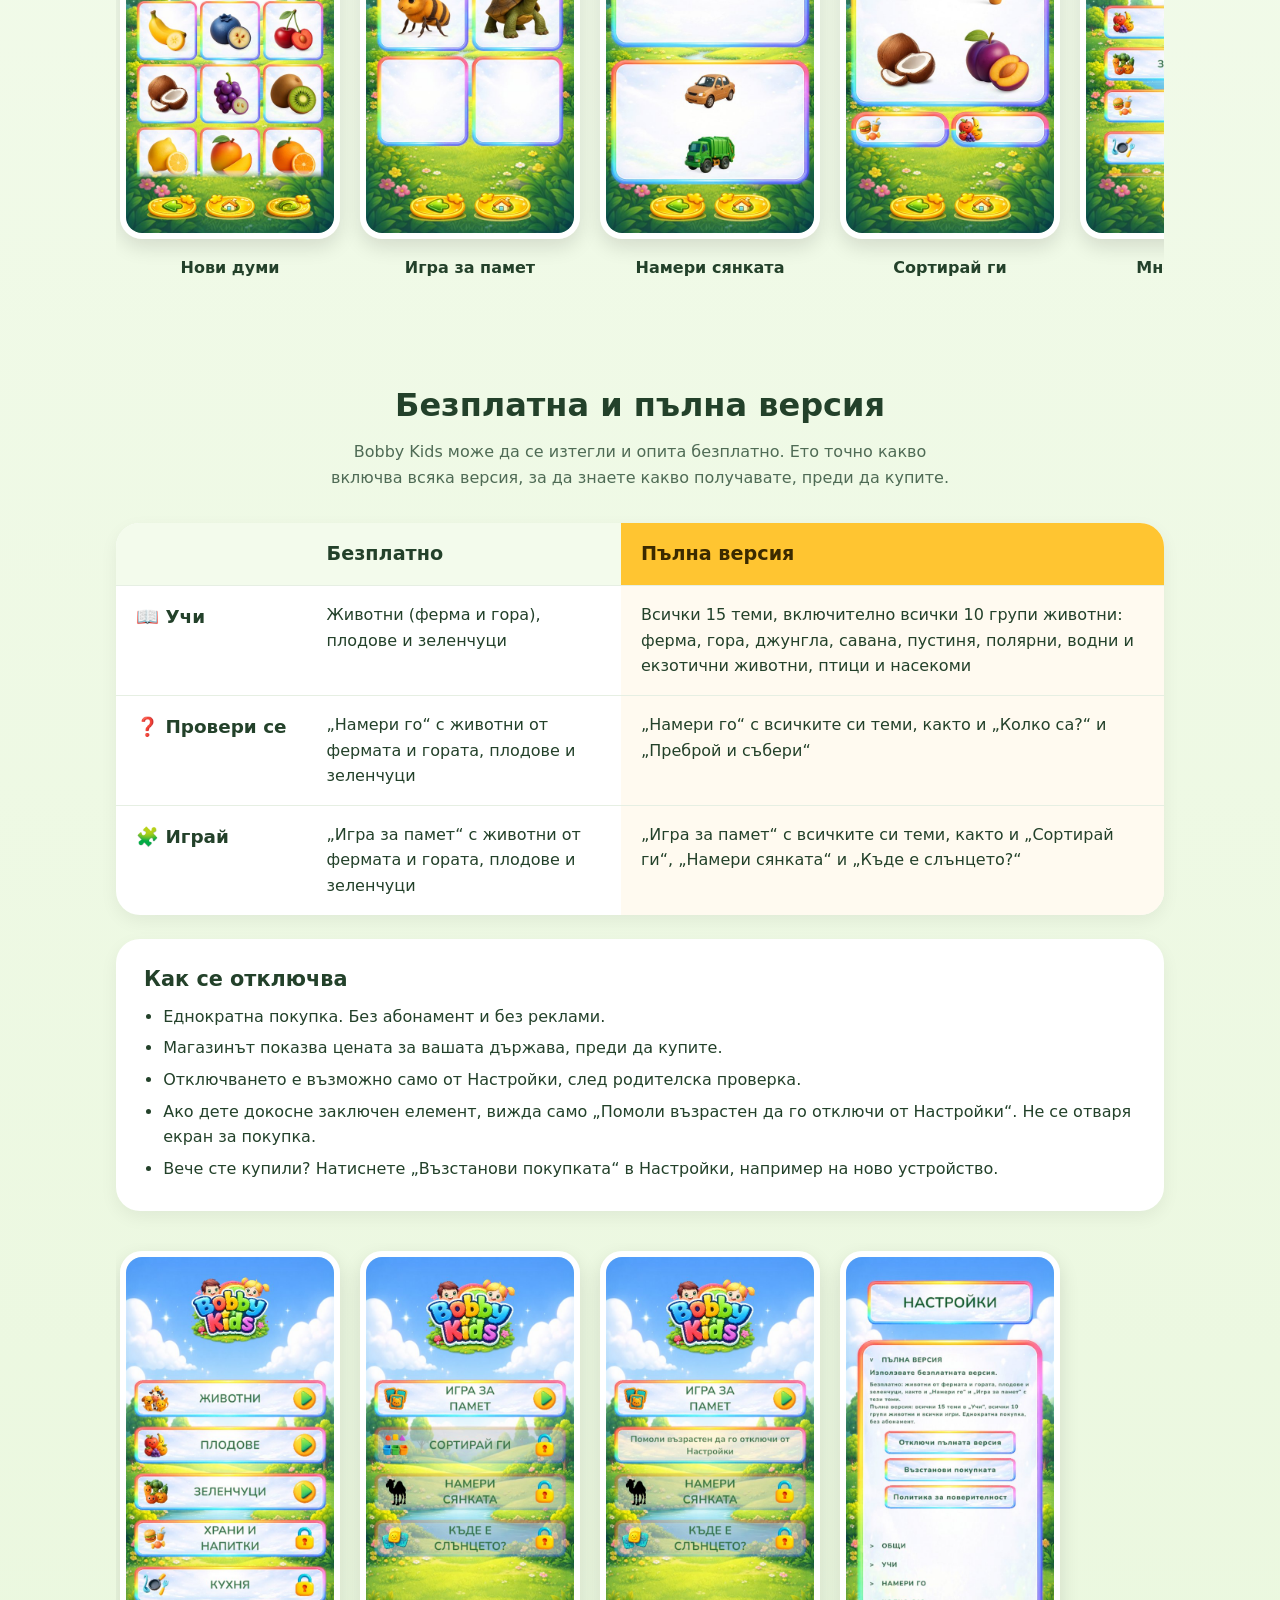
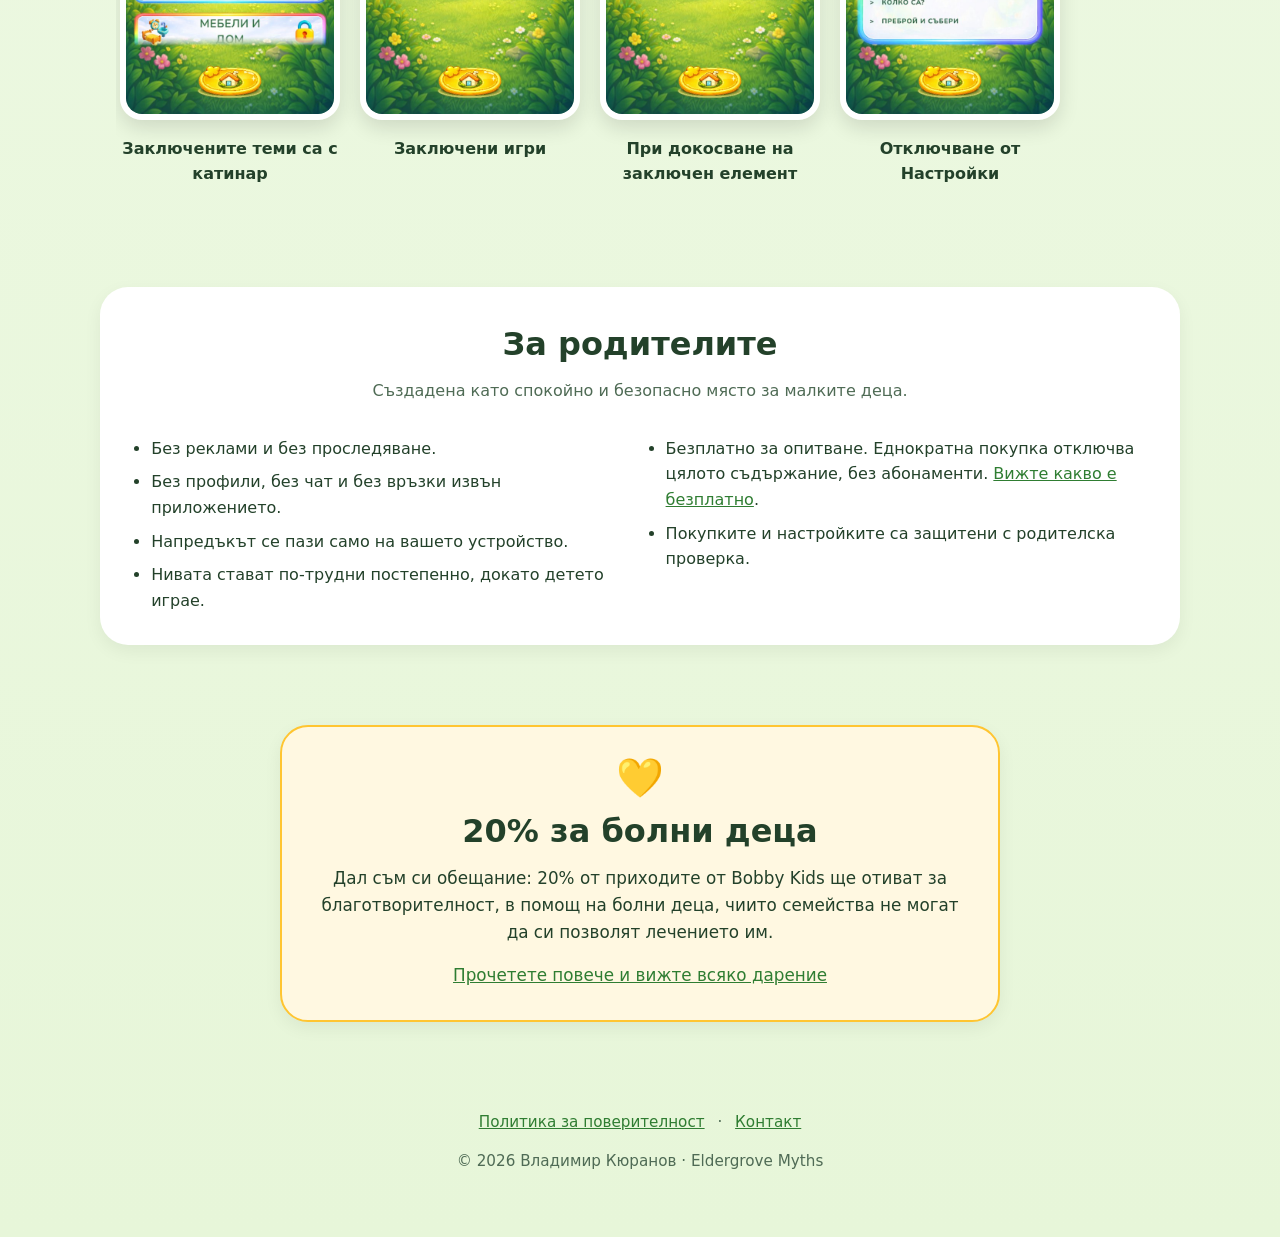
==== commit cc2bfa99: "added site header and nav with placeholder guide, charity and contacts pages Co-Authored-By: Claude " ====
--- a/bg/index.html
+++ b/bg/index.html
@@ -7,16 +7,28 @@
 <meta name="description" content="Bobby Kids е спокойна образователна игра за деца от 2 до 8 години: нови думи, забавни викторини и игри за памет, сортиране и сенки. Без реклами.">
 <link rel="alternate" hreflang="en" href="https://vladimirkyuranov.github.io/bobbykids-website/">
 <link rel="alternate" hreflang="bg" href="https://vladimirkyuranov.github.io/bobbykids-website/bg/">
+<link rel="icon" type="image/png" href="../images/favicon-32.png">
 <link rel="stylesheet" href="../style.css">
 </head>
 <body>
 
-<div class="wrap topbar">
-  <span></span>
-  <nav class="lang" aria-label="Език"><a href="../" lang="en" hreflang="en">EN</a><span aria-current="true">БГ</span></nav>
-</div>
+<header class="site-header">
+  <div class="wrap bar">
+    <a class="brand" href="./"><img src="../images/icon-96.png" alt="" width="44" height="44"><span><b>Bobby Kids</b><small>от Eldergrove Myths</small></span></a>
+    <nav class="lang" aria-label="Език"><a href="../" lang="en" hreflang="en">EN</a><span aria-current="true">БГ</span></nav>
+  </div>
+</header>
+<nav class="site-nav" aria-label="Основно меню">
+  <ul class="wrap">
+    <li><a href="./" aria-current="page">Начало</a></li>
+    <li><a href="guide.html">Ръководство</a></li>
+    <li><a href="charity.html">Благотворителност</a></li>
+    <li><a href="privacy.html">Поверителност</a></li>
+    <li><a href="contact.html">Контакти</a></li>
+  </ul>
+</nav>
 
-<header class="hero">
+<div class="hero">
   <div class="wrap hero-grid">
     <div>
       <h1>Bobby Kids<br><span>учи и играй</span></h1>
@@ -34,7 +46,7 @@
     </div>
     <div class="phone"><img src="../images/bg/home.jpg" alt="Началният екран на Bobby Kids с бутони Учи, Провери се и Играй" width="540" height="960"></div>
   </div>
-</header>
+</div>
 
 <main>
   <section>
@@ -143,15 +155,14 @@
       <div class="icon" aria-hidden="true">💛</div>
       <h2>20% за болни деца</h2>
       <p>Дал съм си обещание: 20% от приходите от Bobby Kids ще отиват за благотворителност, в помощ на болни деца, чиито семейства не могат да си позволят лечението им.</p>
-      <p>Когато приложението започне да носи приходи, ще публикувам тук доказателство за всяко дарение.</p>
-      <p class="giving-status">Все още няма дарения. Bobby Kids досега не е донесло приходи.</p>
+      <p class="more"><a href="charity.html">Прочетете повече и вижте всяко дарение</a></p>
     </div>
   </section>
 </main>
 
 <footer>
   <div class="wrap">
-    <p><a href="privacy.html">Политика за поверителност</a> · <a href="mailto:eldergrove_myths@abv.bg">Контакт</a></p>
+    <p><a href="privacy.html">Политика за поверителност</a> · <a href="contact.html">Контакт</a></p>
     <p>© 2026 Владимир Кюранов · Eldergrove Myths</p>
   </div>
 </footer>
--- a/style.css
+++ b/style.css
@@ -8,19 +8,31 @@
   --round: "Arial Rounded MT Bold", "Trebuchet MS", system-ui, sans-serif;
 }
 * { box-sizing: border-box; }
-body { margin: 0; font-family: "Segoe UI", Roboto, system-ui, sans-serif; color: var(--text); background: linear-gradient(#bfe4ff 0, var(--sky) 420px, #f3fbec 900px, #e7f6d9 100%); line-height: 1.6; }
+body { margin: 0; font-family: "Segoe UI", Roboto, system-ui, sans-serif; color: var(--text); background: linear-gradient(#bfe4ff 0, var(--sky) 420px, #f3fbec 900px, #e7f6d9 100%); line-height: 1.6; min-height: 100vh; }
 a { color: var(--grass-dark); }
 .wrap { max-width: 1080px; margin: 0 auto; padding: 0 16px; }
 
-/* top bar with language switch */
-.topbar { display: flex; justify-content: space-between; align-items: center; padding-top: 16px; }
-.topbar .home { font-family: var(--round); font-weight: 800; text-decoration: none; color: var(--text); }
+/* site header: brand + language switch, then the main nav */
+.site-header .bar { display: flex; justify-content: space-between; align-items: center; gap: 12px; padding-top: 14px; padding-bottom: 10px; }
+.brand { display: inline-flex; align-items: center; gap: 10px; text-decoration: none; color: var(--text); }
+.brand img { width: 44px; height: 44px; border-radius: 12px; box-shadow: 0 2px 6px rgba(0,0,0,.12); }
+.brand b { display: block; font-family: var(--round); font-weight: 800; font-size: 1.3rem; line-height: 1.1; }
+.brand small { display: block; font-size: 0.8rem; font-weight: 600; color: var(--muted); line-height: 1.2; }
+
+.site-nav { position: sticky; top: 0; z-index: 10; background: rgba(255,255,255,.85); -webkit-backdrop-filter: blur(8px); backdrop-filter: blur(8px); box-shadow: 0 2px 10px rgba(20,60,20,.08); }
+.site-nav ul { display: flex; gap: 6px; margin: 0 auto; padding: 8px 16px; list-style: none; overflow-x: auto; scrollbar-width: none; }
+.site-nav ul::-webkit-scrollbar { display: none; }
+.site-nav a { display: block; white-space: nowrap; padding: 6px 16px; border-radius: 999px; font-family: var(--round); font-weight: 800; font-size: 1rem; text-decoration: none; color: var(--text); }
+.site-nav a:hover { background: #eef7e8; }
+.site-nav a[aria-current="page"] { background: var(--sun); color: #3b2a00; }
+:target { scroll-margin-top: 64px; }
+
 .lang { display: inline-flex; background: #fff; border-radius: 999px; padding: 4px; box-shadow: 0 2px 6px rgba(0,0,0,.08); }
 .lang a, .lang span { padding: 4px 12px; border-radius: 999px; font-weight: 700; font-size: 0.9rem; text-decoration: none; color: var(--muted); }
 .lang span[aria-current] { background: var(--sun); color: #3b2a00; }
 
 /* landing */
-header.hero { padding: 32px 0; }
+.hero { padding: 32px 0; }
 .hero-grid { display: grid; grid-template-columns: 1.1fr 0.9fr; gap: 40px; align-items: center; }
 h1 { font-family: var(--round); font-weight: 800; font-size: clamp(2.6rem, 6vw, 4rem); line-height: 1.05; margin: 0 0 12px; }
 h1 span { color: #e8458b; }
@@ -75,6 +87,7 @@
 .giving { max-width: 720px; text-align: center; background: #fff8e1; border: 2px solid var(--sun); border-radius: 28px; padding: 32px; box-shadow: 0 6px 18px rgba(0,0,0,.06); }
 .giving .icon { font-size: 2.4rem; line-height: 1; margin-bottom: 8px; }
 .giving p { margin: 0 0 12px; font-size: 1.05rem; }
+.giving .more { margin: 16px 0 0; }
 .giving .giving-status { display: inline-block; margin: 8px 0 0; background: #fff; border-radius: 999px; padding: 6px 16px; font-weight: 700; font-size: 0.95rem; color: var(--muted); }
 
 /* privacy page */
@@ -90,6 +103,10 @@
   .parents ul { columns: 1; }
   .phone { max-width: 240px; }
   .doc { padding: 20px 18px 28px; }
+  .brand img { width: 38px; height: 38px; }
+  .brand b { font-size: 1.15rem; }
+  .site-nav ul { flex-wrap: wrap; justify-content: center; gap: 2px 4px; padding: 6px 8px; }
+  .site-nav a { padding: 4px 10px; font-size: 0.92rem; }
   .compare thead { display: none; }
   .compare, .compare tbody, .compare tr, .compare th, .compare td { display: block; width: 100%; }
   .compare tbody th { width: 100%; background: #f3fbec; border-bottom: 0; padding-bottom: 8px; }
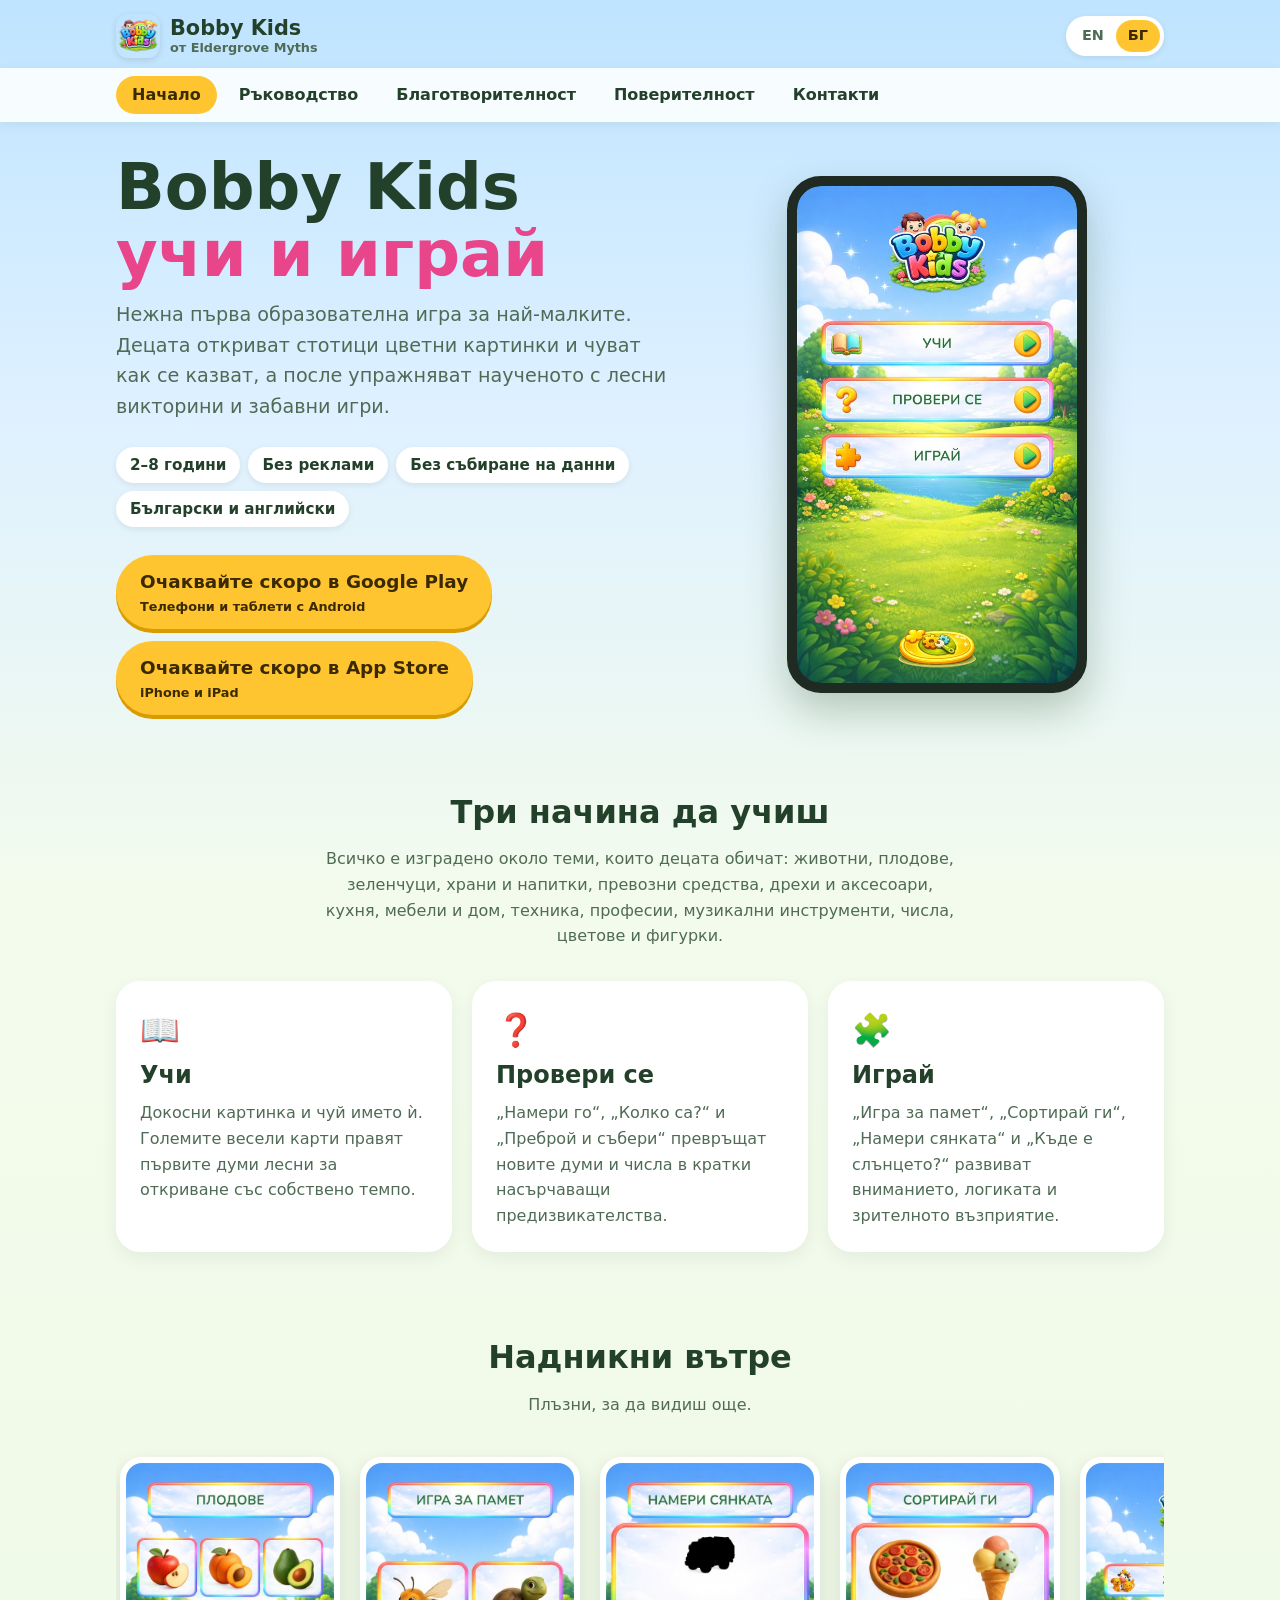
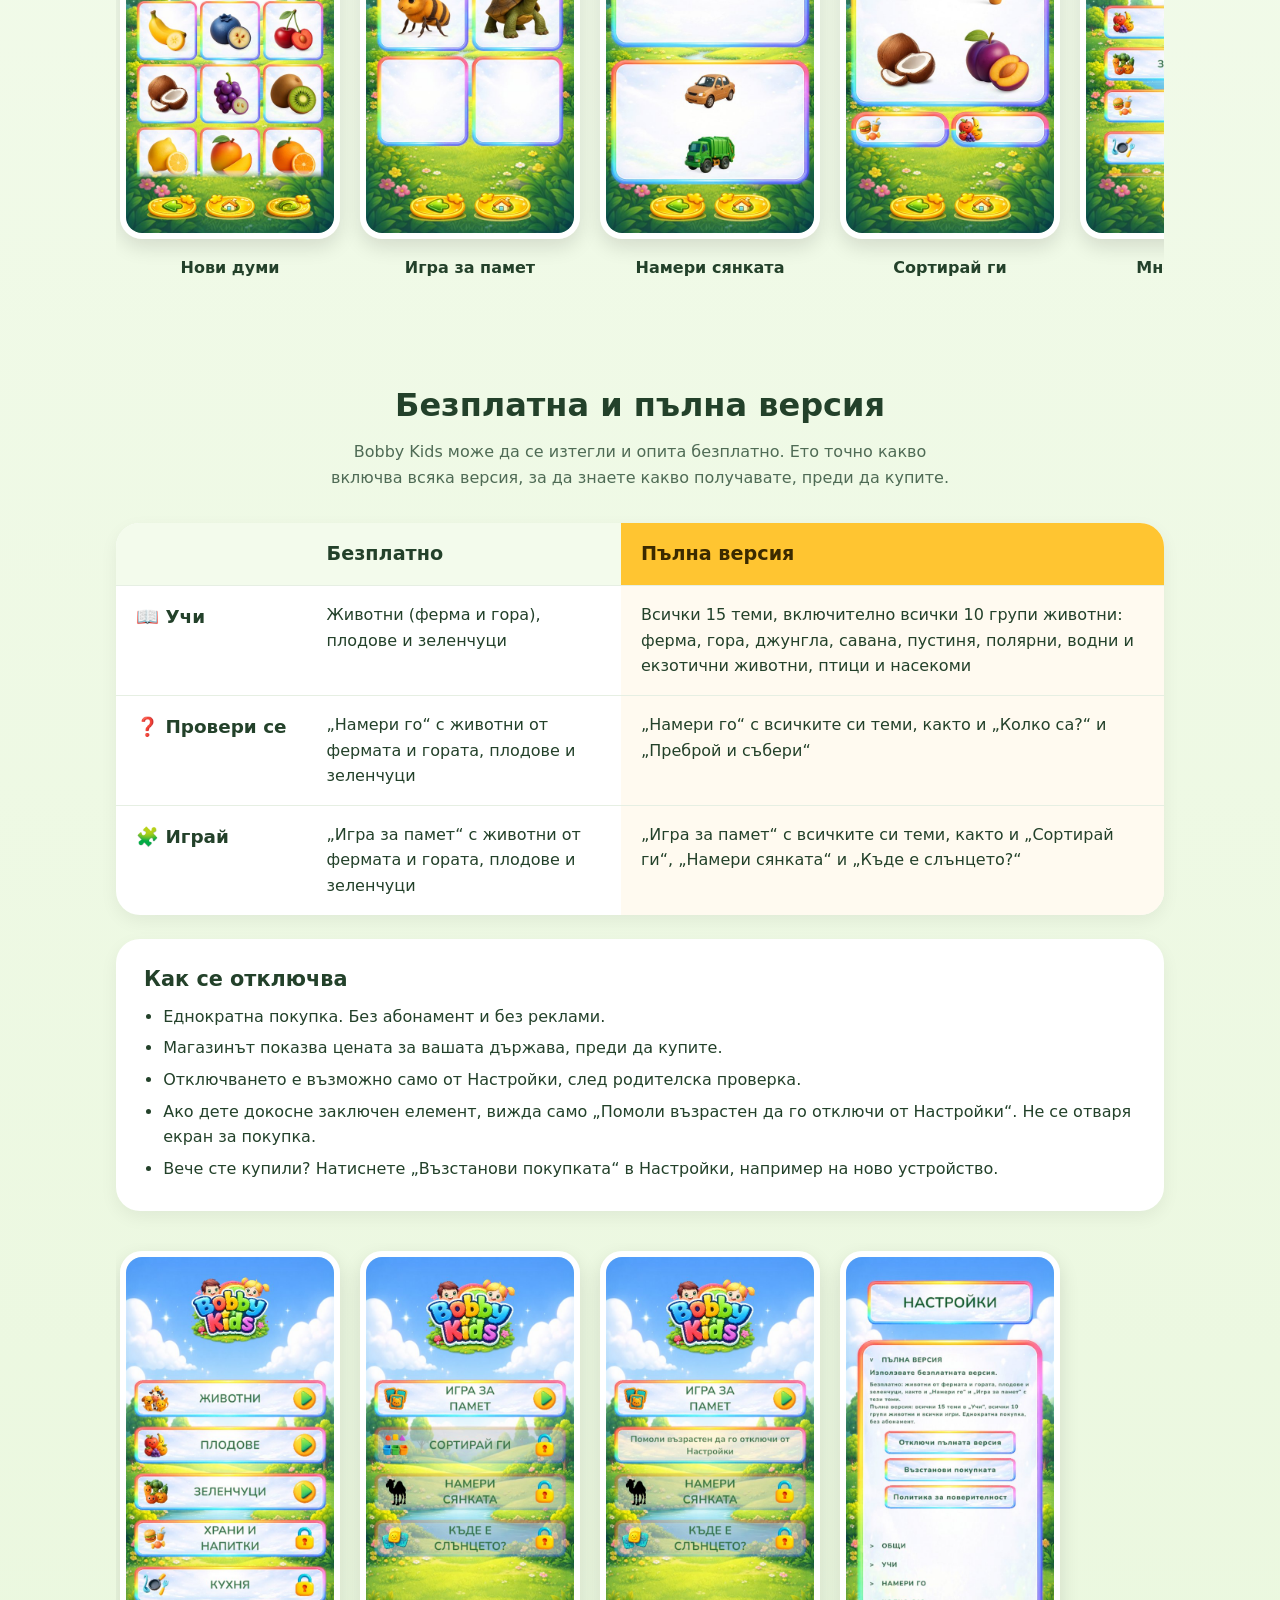
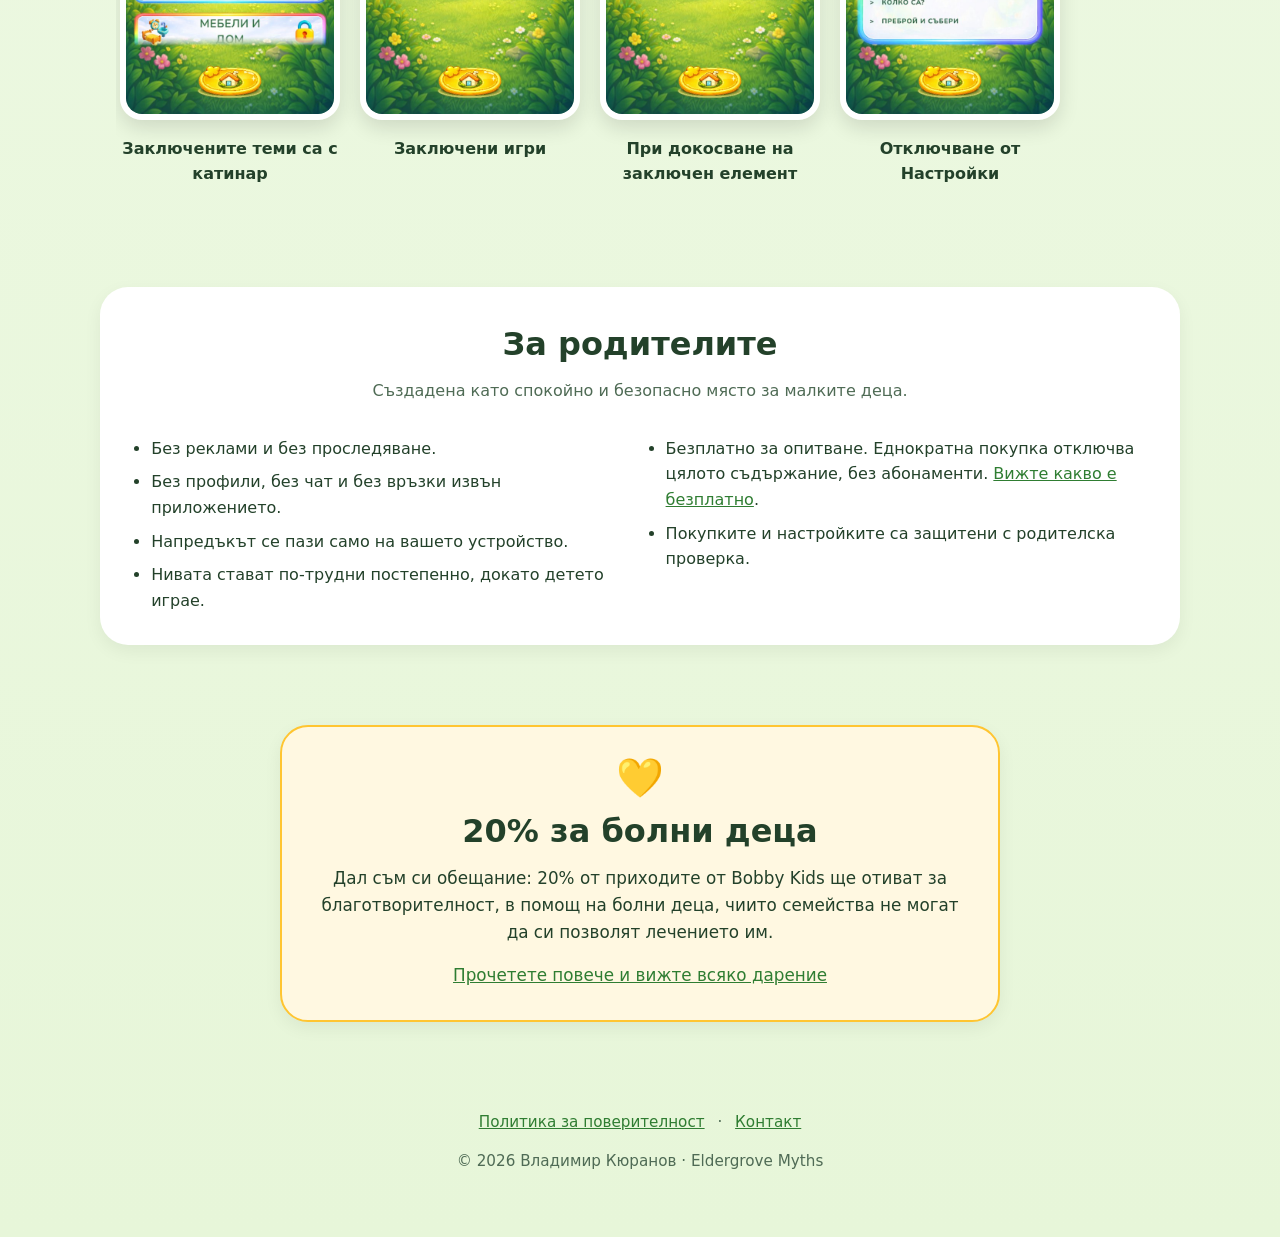
==== commit f157c8bd: "changed both store buttons to coming soon Co-Authored-By: Claude Opus 5.5 <noreply@anthropic.com>" ====
--- a/bg/index.html
+++ b/bg/index.html
@@ -41,7 +41,7 @@
       </ul>
       <div class="stores">
         <span class="cta">Очаквайте скоро в Google Play<small>Телефони и таблети с Android</small></span>
-        <span class="cta later">По-късно и в App Store<small>iPhone и iPad</small></span>
+        <span class="cta">Очаквайте скоро в App Store<small>iPhone и iPad</small></span>
       </div>
     </div>
     <div class="phone"><img src="../images/bg/home.jpg" alt="Началният екран на Bobby Kids с бутони Учи, Провери се и Играй" width="540" height="960"></div>
--- a/style.css
+++ b/style.css
@@ -90,11 +90,80 @@
 .giving .more { margin: 16px 0 0; }
 .giving .giving-status { display: inline-block; margin: 8px 0 0; background: #fff; border-radius: 999px; padding: 6px 16px; font-weight: 700; font-size: 0.95rem; color: var(--muted); }
 
+/* charity page */
+.giving h1 { font-size: clamp(2rem, 5vw, 2.6rem); }
+.stats { display: flex; justify-content: center; gap: 16px; margin: 0 0 24px; padding: 0; list-style: none; }
+.stats li { background: var(--card); border-radius: 20px; padding: 14px 28px; text-align: center; box-shadow: 0 6px 18px rgba(0,0,0,.06); }
+.stats b { display: block; font-family: var(--round); font-size: 2rem; line-height: 1.1; color: var(--grass-dark); }
+.stats span { color: var(--muted); font-weight: 600; }
+.ledger { width: 100%; border-collapse: separate; border-spacing: 0; background: var(--card); border-radius: 24px; box-shadow: 0 6px 18px rgba(0,0,0,.06); overflow: hidden; }
+.ledger th, .ledger td { padding: 14px 20px; text-align: left; vertical-align: top; border-bottom: 1px solid #e6efe3; }
+.ledger tbody tr:last-child td { border-bottom: 0; }
+.ledger thead th { font-family: var(--round); background: #f3fbec; }
+.ledger tr.empty td { text-align: center; color: var(--muted); font-weight: 600; padding: 28px 20px; }
+
+/* contact form */
+#contact-form { margin-top: 20px; }
+#contact-form label { display: block; font-weight: 700; margin: 16px 0 6px; }
+#contact-form .opt { font-weight: 400; color: var(--muted); }
+#contact-form input[type="text"], #contact-form input[type="email"], #contact-form select, #contact-form textarea {
+  width: 100%; font: inherit; color: var(--text); background: #fbfdf9; border: 2px solid #d7e6d2; border-radius: 14px; padding: 10px 14px; }
+#contact-form textarea { resize: vertical; min-height: 140px; }
+#contact-form input:focus, #contact-form select:focus, #contact-form textarea:focus { outline: none; border-color: var(--sun); background: #fff; box-shadow: 0 0 0 3px rgba(255,197,49,.3); }
+#contact-form .row { display: grid; grid-template-columns: 1fr 1fr; gap: 0 16px; }
+#contact-form .botcheck { display: none; }
+.bug-fields { margin: 16px 0 0; padding: 4px 18px 14px; border: 2px dashed #d7e6d2; border-radius: 18px; background: #f7fbf4; }
+.bug-fields legend { font-family: var(--round); font-weight: 800; padding: 0 6px; }
+.bug-fields[hidden] { display: none; }
+.hint { font-size: 0.9rem; color: var(--muted); margin: 10px 0 0; }
+#contact-form button.cta { margin-top: 20px; border: 0; cursor: pointer; }
+#contact-form button.cta:disabled { opacity: .6; cursor: wait; }
+.form-status { margin: 14px 0 0; font-weight: 700; }
+.form-status.ok { color: var(--grass-dark); }
+.form-status.error { color: #c0392b; }
+.alt-contact { margin: 28px 0 0; padding-top: 16px; border-top: 1px solid #e6efe3; color: var(--muted); }
+
+/* guide page */
+.guide { display: grid; grid-template-columns: 230px minmax(0, 1fr); gap: 28px; align-items: start; padding-top: 24px; }
+.guide .doc { max-width: none; margin: 0; }
+.toc-wrap { position: sticky; top: 72px; }
+.toc { background: var(--card); border-radius: 20px; padding: 14px 18px; box-shadow: 0 6px 18px rgba(0,0,0,.06); }
+.toc summary { font-family: var(--round); font-weight: 800; cursor: pointer; }
+.toc ol { margin: 8px 0 0; padding-left: 1.2rem; }
+.toc ol ol { margin: 2px 0 4px; font-size: 0.92rem; list-style: lower-alpha; }
+.toc li { margin: 3px 0; }
+.toc a { text-decoration: none; }
+.toc a:hover { text-decoration: underline; }
+.guide-body section { padding: 8px 0 20px; border-bottom: 1px solid #e6efe3; }
+.guide-body section:last-child { border-bottom: 0; }
+.guide-body h2 { font-size: 1.6rem; text-align: left; margin-top: 1.2rem; }
+.guide-body h3 { font-family: var(--round); font-size: 1.2rem; margin: 1.4rem 0 0.4rem; }
+.guide-body .intro { font-size: 1.1rem; color: var(--muted); }
+.purpose { background: #f3fbec; border-radius: 12px; padding: 8px 14px; }
+.tip { background: #fff8e1; border-left: 4px solid var(--sun); border-radius: 0 12px 12px 0; padding: 8px 14px; }
+.settings-list dt, .faq dt { font-weight: 800; margin-top: 12px; }
+.settings-list dd, .faq dd { margin: 2px 0 0 0; color: var(--text); }
+.settings-table { width: 100%; margin: 12px 0; border-collapse: separate; border-spacing: 0; background: var(--card); border: 1px solid #e6efe3; border-radius: 16px; overflow: hidden; }
+.settings-table th, .settings-table td { padding: 8px 14px; text-align: left; border-bottom: 1px solid #e6efe3; }
+.settings-table tbody tr:last-child td { border-bottom: 0; }
+.settings-table thead th { font-family: var(--round); background: #f3fbec; }
+.guide-shot { margin: 16px 0 20px; text-align: center; }
+.guide-shot > div { display: flex; justify-content: center; gap: 16px; }
+.guide-shot img { width: 100%; max-width: 240px; height: auto; border-radius: 22px; border: 6px solid #fff; box-shadow: 0 8px 20px rgba(0,0,0,.12); }
+.guide-shot.two img { max-width: 220px; min-width: 0; flex: 1 1 0; }
+.guide-shot figcaption { font-weight: 700; color: var(--muted); margin-top: 8px; font-size: 0.95rem; }
+.shot-todo { margin: 16px 0; padding: 18px; border: 2px dashed #e8458b; border-radius: 16px; background: #fff0f6; color: #a3245c; font-weight: 700; font-size: 0.9rem; text-align: center; }
+
 /* privacy page */
 .doc { max-width: 720px; margin: 24px auto 0; background: #fff; border-radius: 24px; padding: 24px 28px 32px; box-shadow: 0 6px 18px rgba(0,0,0,.06); }
 .doc h1 { font-size: 2rem; margin-bottom: 0.2rem; }
 .doc h2 { font-size: 1.2rem; text-align: left; margin-top: 1.8rem; }
 .doc .date { color: var(--muted); margin-top: 0; }
+
+@media (max-width: 900px) {
+  .guide { grid-template-columns: 1fr; gap: 16px; }
+  .toc-wrap { position: static; }
+}
 
 @media (max-width: 760px) {
   .hero-grid { grid-template-columns: 1fr; text-align: center; }
@@ -115,4 +184,14 @@
   .compare td.full::before { color: #9a6a00; }
   .unlock-info { padding: 20px 18px; }
   .giving { margin: 0 16px; padding: 24px 18px; }
+  .stats li { padding: 12px 18px; }
+  #contact-form .row { grid-template-columns: 1fr; }
+  :target { scroll-margin-top: 130px; }
+  .settings-table th, .settings-table td { padding: 8px 10px; }
+  .ledger thead { display: none; }
+  .ledger, .ledger tbody, .ledger tr, .ledger td { display: block; width: 100%; }
+  .ledger tbody tr { border-bottom: 1px solid #e6efe3; padding: 8px 0; }
+  .ledger tbody tr:last-child { border-bottom: 0; }
+  .ledger td { border-bottom: 0; padding: 4px 20px; }
+  .ledger td[data-label]::before { content: attr(data-label) ": "; font-weight: 800; color: var(--muted); }
 }
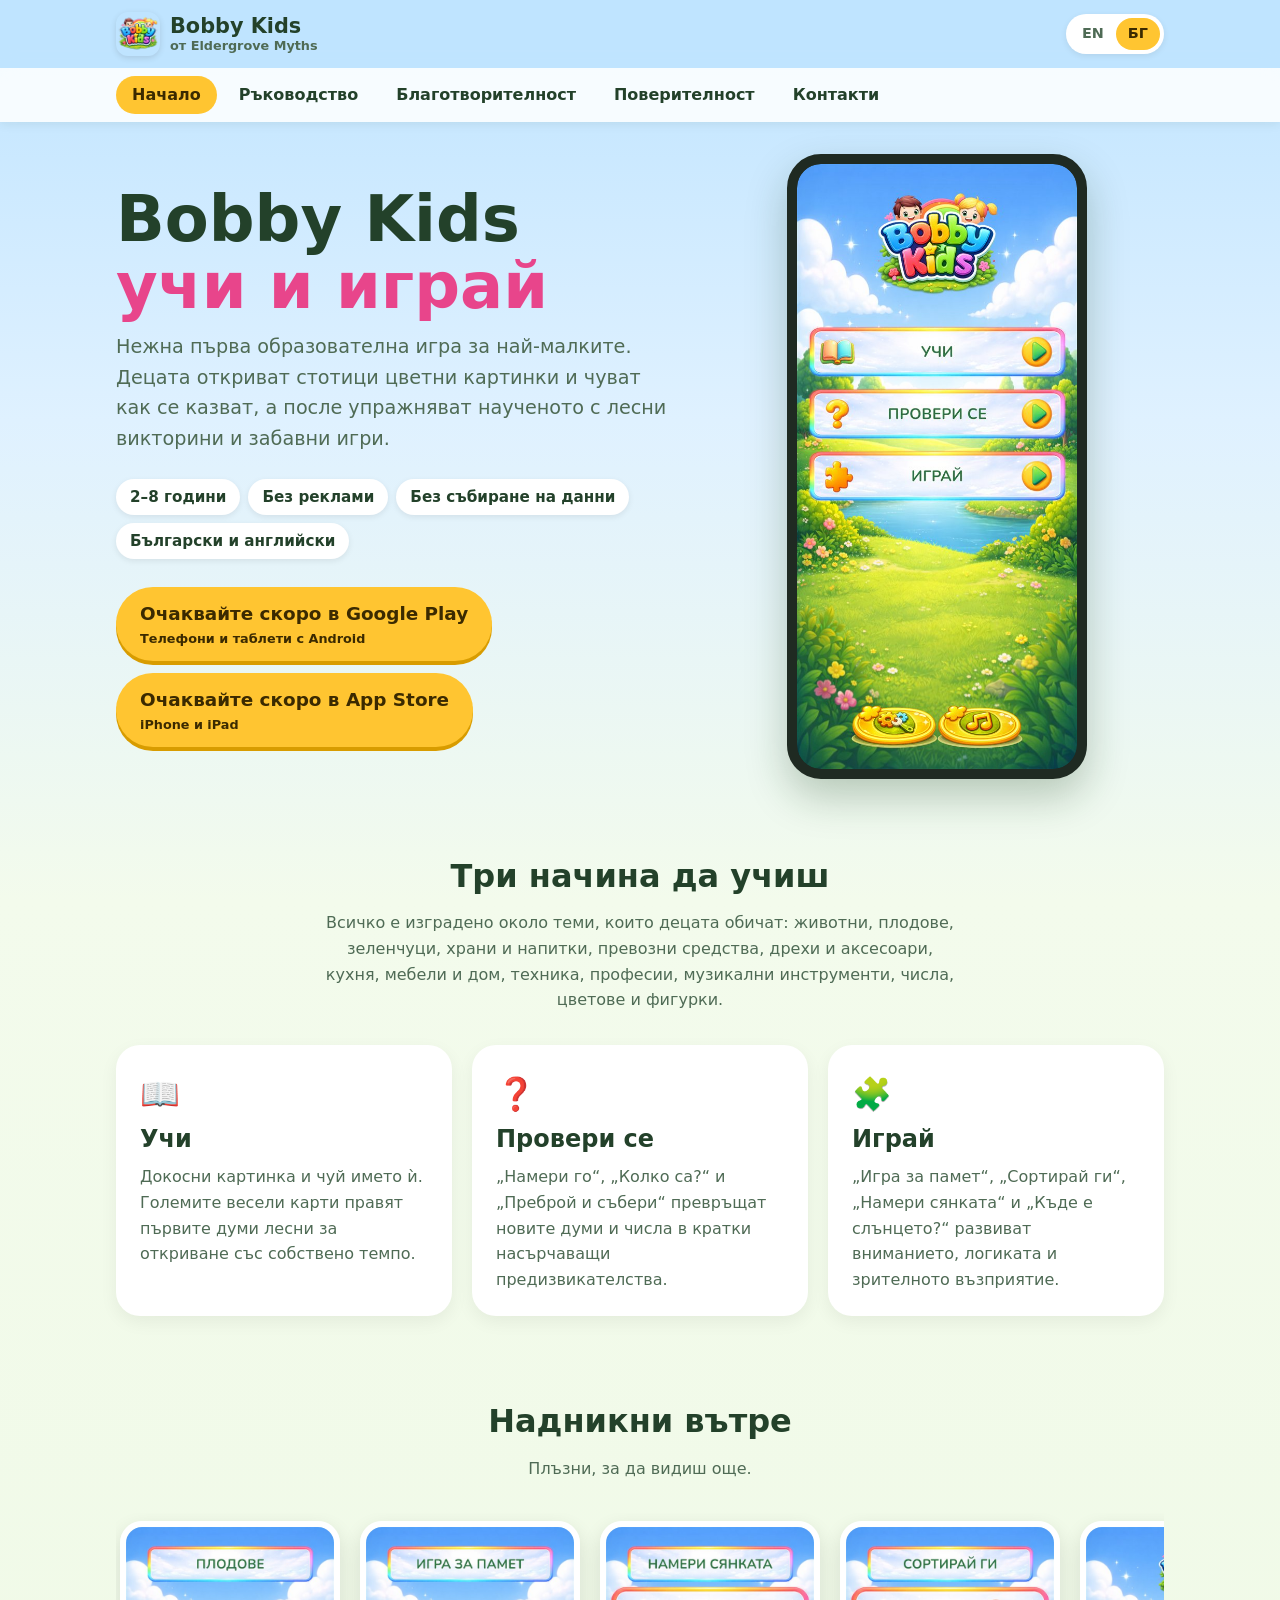
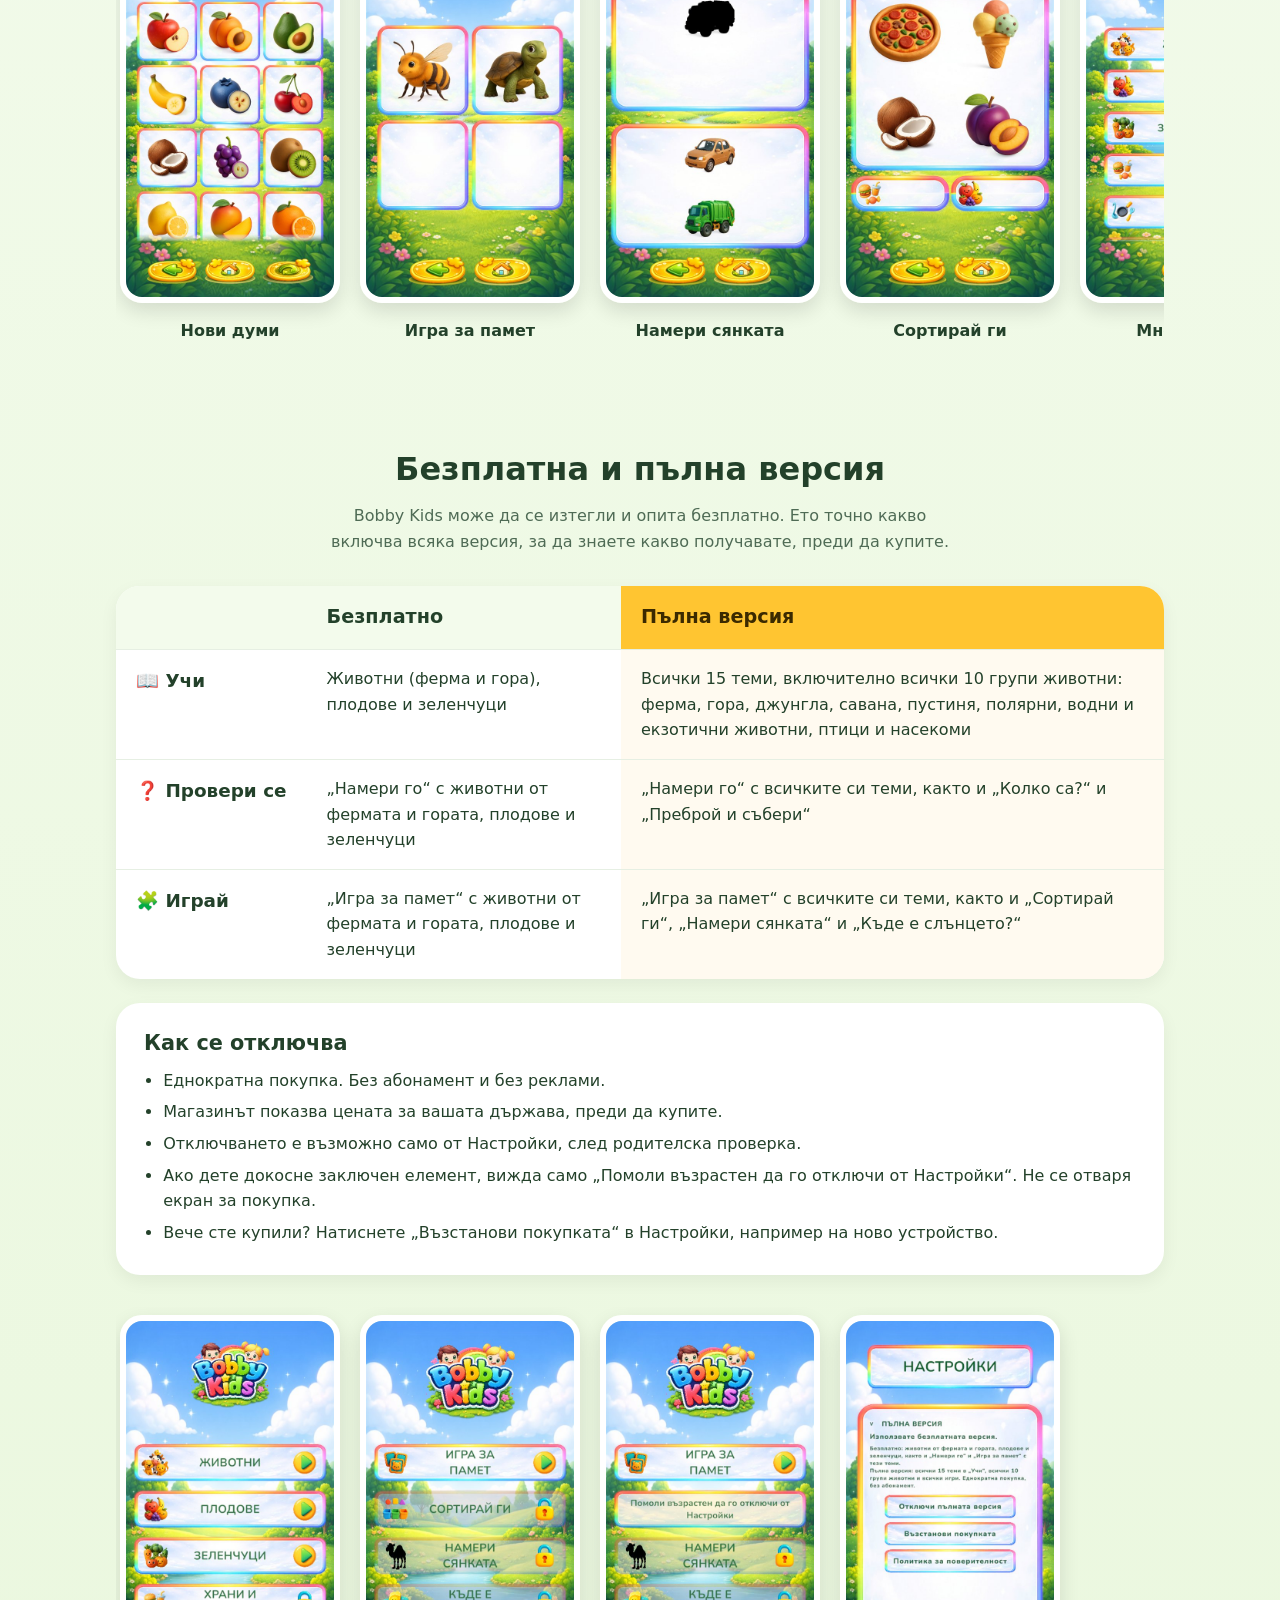
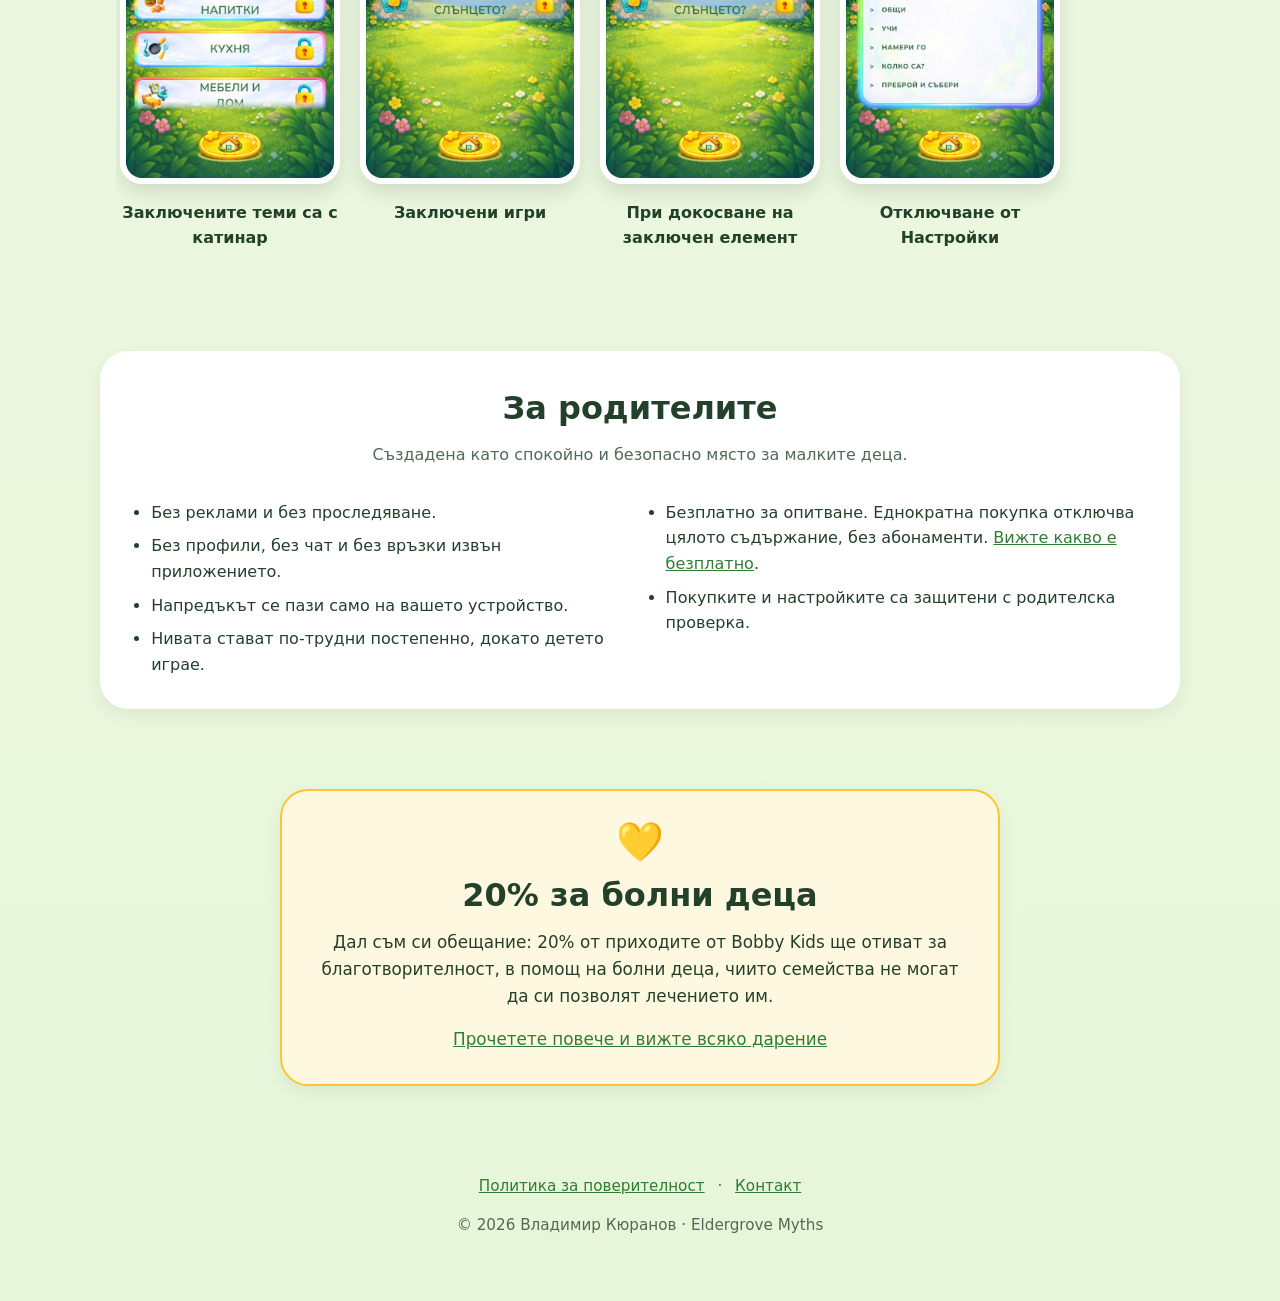
==== commit 71d8cee8: "replaced the home hero image with the current home screen Co-Authored-By: Claude Opus 5.5 <noreply@a" ====
--- a/bg/index.html
+++ b/bg/index.html
@@ -44,7 +44,7 @@
         <span class="cta">Очаквайте скоро в App Store<small>iPhone и iPad</small></span>
       </div>
     </div>
-    <div class="phone"><img src="../images/bg/home.jpg" alt="Началният екран на Bobby Kids с бутони Учи, Провери се и Играй" width="540" height="960"></div>
+    <div class="phone"><img src="../images/bg/guide/home.jpg" alt="Началният екран на Bobby Kids с бутони Учи, Провери се и Играй и бутоните за настройки и музика" width="540" height="1168"></div>
   </div>
 </div>
 
--- a/style.css
+++ b/style.css
@@ -12,20 +12,22 @@
 a { color: var(--grass-dark); }
 .wrap { max-width: 1080px; margin: 0 auto; padding: 0 16px; }
 
-/* site header: brand + language switch, then the main nav */
-.site-header .bar { display: flex; justify-content: space-between; align-items: center; gap: 12px; padding-top: 14px; padding-bottom: 10px; }
+/* site header: brand + language switch, then the main nav; both stay on screen while scrolling */
+:root { --header-h: 68px; --nav-h: 52px; }
+.site-header { position: sticky; top: 0; z-index: 11; background: rgba(191,228,255,.92); -webkit-backdrop-filter: blur(8px); backdrop-filter: blur(8px); }
+.site-header .bar { display: flex; justify-content: space-between; align-items: center; gap: 12px; height: var(--header-h); }
 .brand { display: inline-flex; align-items: center; gap: 10px; text-decoration: none; color: var(--text); }
 .brand img { width: 44px; height: 44px; border-radius: 12px; box-shadow: 0 2px 6px rgba(0,0,0,.12); }
 .brand b { display: block; font-family: var(--round); font-weight: 800; font-size: 1.3rem; line-height: 1.1; }
 .brand small { display: block; font-size: 0.8rem; font-weight: 600; color: var(--muted); line-height: 1.2; }
 
-.site-nav { position: sticky; top: 0; z-index: 10; background: rgba(255,255,255,.85); -webkit-backdrop-filter: blur(8px); backdrop-filter: blur(8px); box-shadow: 0 2px 10px rgba(20,60,20,.08); }
+.site-nav { position: sticky; top: var(--header-h); z-index: 10; background: rgba(255,255,255,.85); -webkit-backdrop-filter: blur(8px); backdrop-filter: blur(8px); box-shadow: 0 2px 10px rgba(20,60,20,.08); }
 .site-nav ul { display: flex; gap: 6px; margin: 0 auto; padding: 8px 16px; list-style: none; overflow-x: auto; scrollbar-width: none; }
 .site-nav ul::-webkit-scrollbar { display: none; }
 .site-nav a { display: block; white-space: nowrap; padding: 6px 16px; border-radius: 999px; font-family: var(--round); font-weight: 800; font-size: 1rem; text-decoration: none; color: var(--text); }
 .site-nav a:hover { background: #eef7e8; }
 .site-nav a[aria-current="page"] { background: var(--sun); color: #3b2a00; }
-:target { scroll-margin-top: 64px; }
+:target { scroll-margin-top: calc(var(--header-h) + var(--nav-h) + 12px); }
 
 .lang { display: inline-flex; background: #fff; border-radius: 999px; padding: 4px; box-shadow: 0 2px 6px rgba(0,0,0,.08); }
 .lang a, .lang span { padding: 4px 12px; border-radius: 999px; font-weight: 700; font-size: 0.9rem; text-decoration: none; color: var(--muted); }
@@ -126,7 +128,7 @@
 /* guide page */
 .guide { display: grid; grid-template-columns: 230px minmax(0, 1fr); gap: 28px; align-items: start; padding-top: 24px; }
 .guide .doc { max-width: none; margin: 0; }
-.toc-wrap { position: sticky; top: 72px; }
+.toc-wrap { position: sticky; top: calc(var(--header-h) + var(--nav-h) + 16px); }
 .toc { background: var(--card); border-radius: 20px; padding: 14px 18px; box-shadow: 0 6px 18px rgba(0,0,0,.06); }
 .toc summary { font-family: var(--round); font-weight: 800; cursor: pointer; }
 .toc ol { margin: 8px 0 0; padding-left: 1.2rem; }
@@ -172,7 +174,7 @@
   .parents ul { columns: 1; }
   .phone { max-width: 240px; }
   .doc { padding: 20px 18px 28px; }
-  .brand img { width: 38px; height: 38px; }
+  .brand img { width: 36px; height: 36px; border-radius: 10px; }
   .brand b { font-size: 1.15rem; }
   .site-nav ul { flex-wrap: wrap; justify-content: center; gap: 2px 4px; padding: 6px 8px; }
   .site-nav a { padding: 4px 10px; font-size: 0.92rem; }
@@ -186,7 +188,7 @@
   .giving { margin: 0 16px; padding: 24px 18px; }
   .stats li { padding: 12px 18px; }
   #contact-form .row { grid-template-columns: 1fr; }
-  :target { scroll-margin-top: 130px; }
+  :root { --header-h: 56px; --nav-h: 72px; }
   .settings-table th, .settings-table td { padding: 8px 10px; }
   .ledger thead { display: none; }
   .ledger, .ledger tbody, .ledger tr, .ledger td { display: block; width: 100%; }
